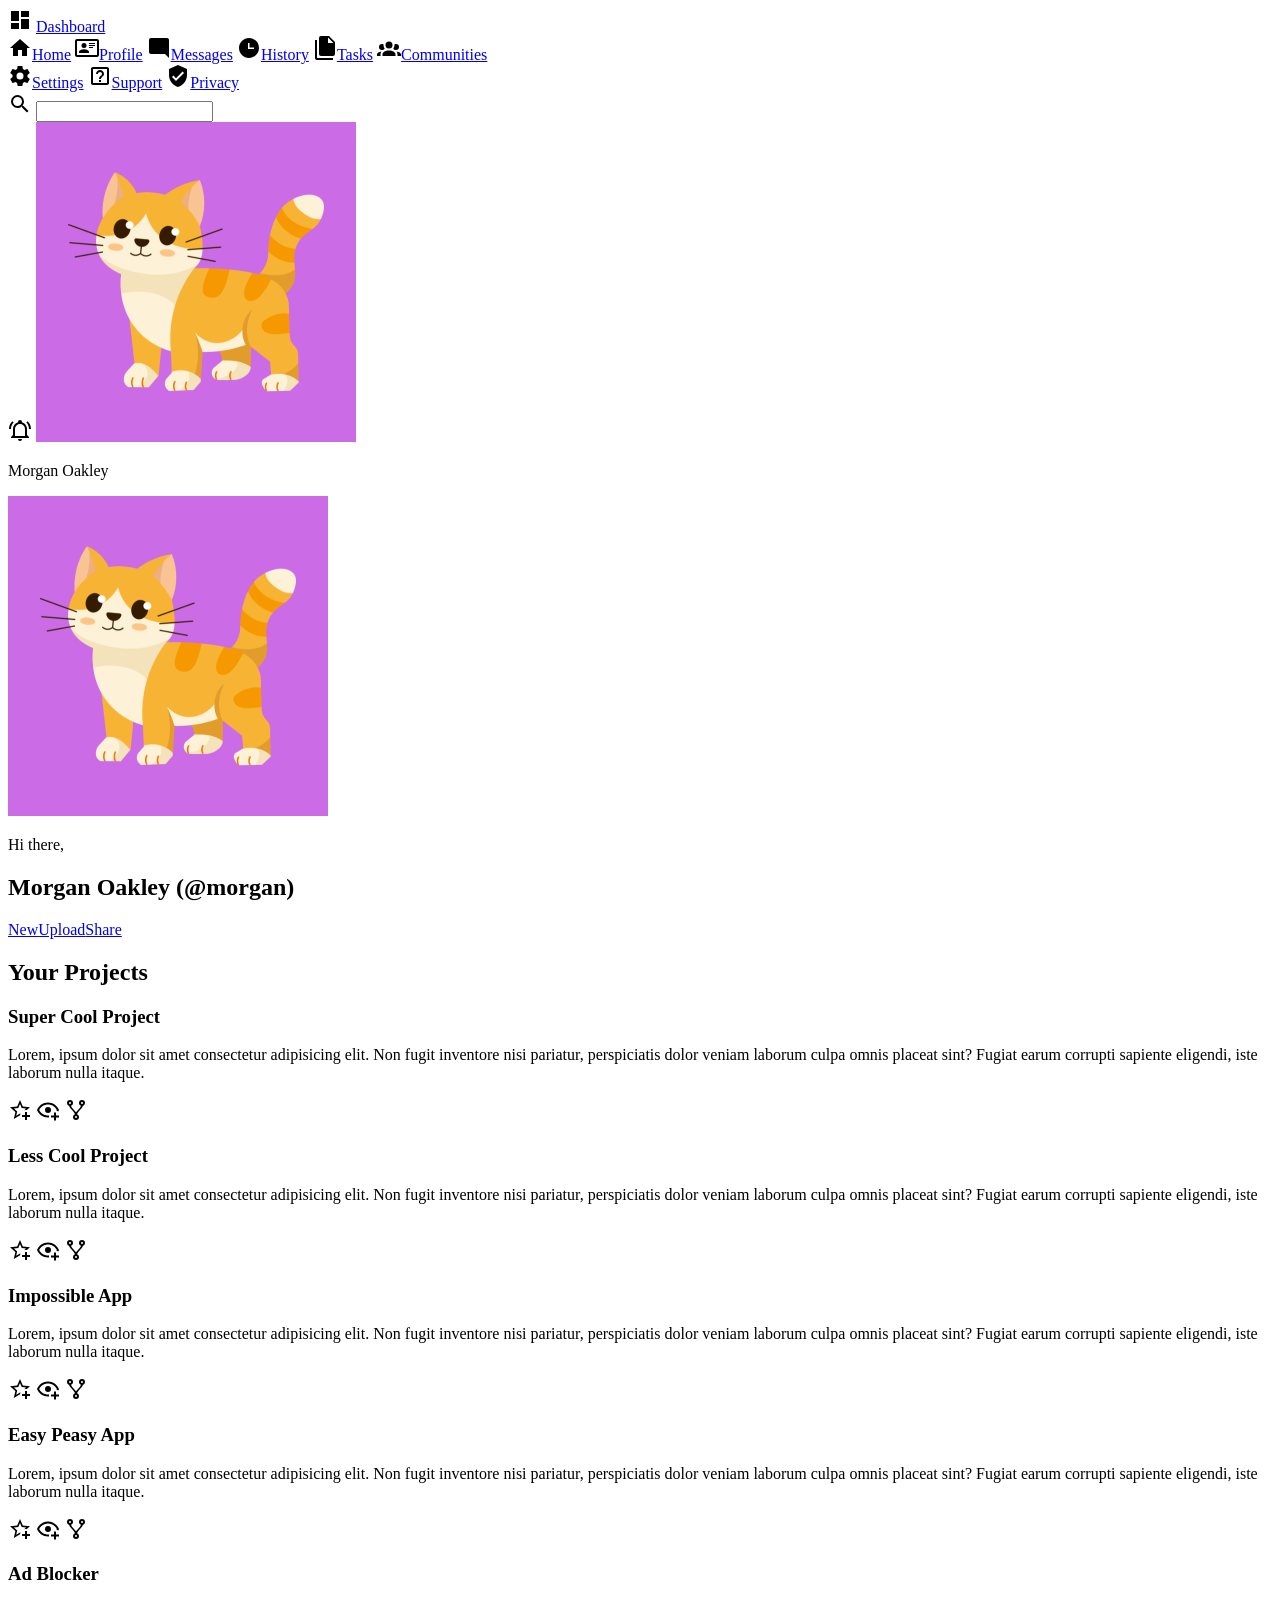
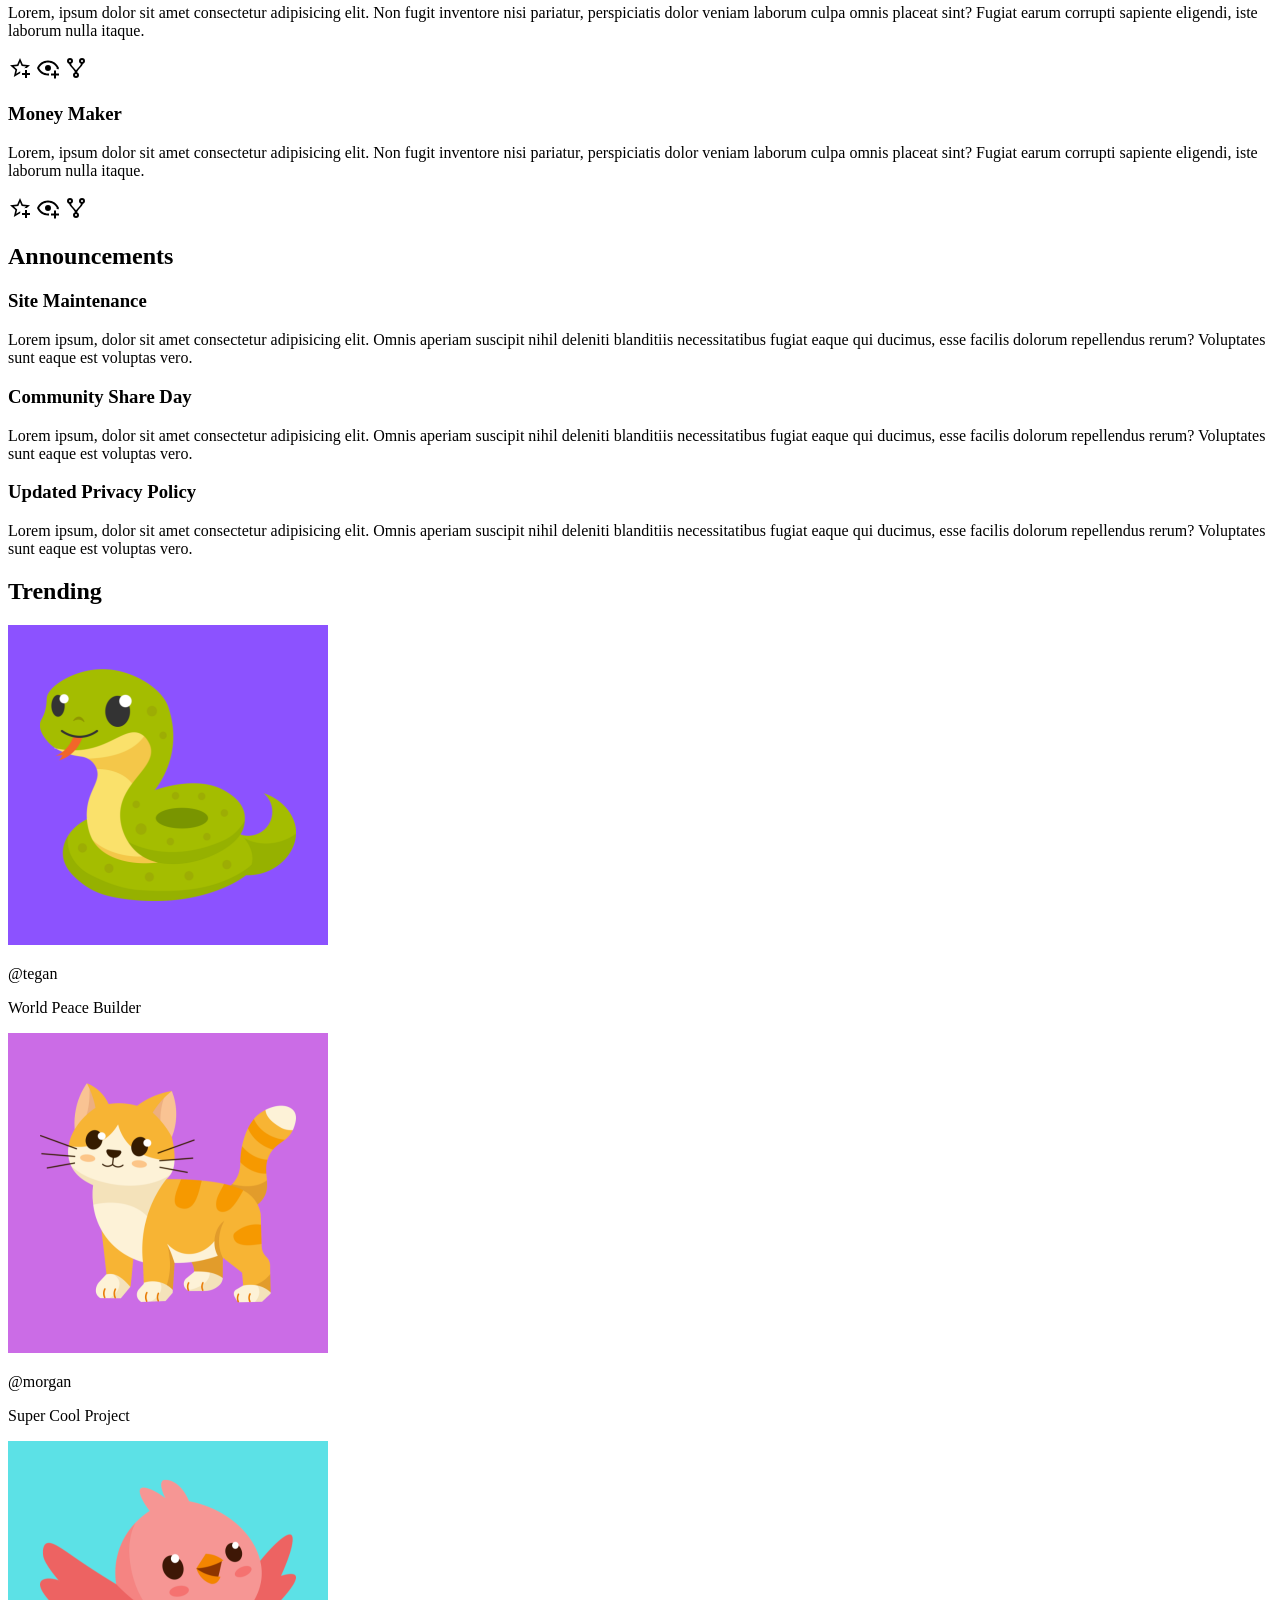
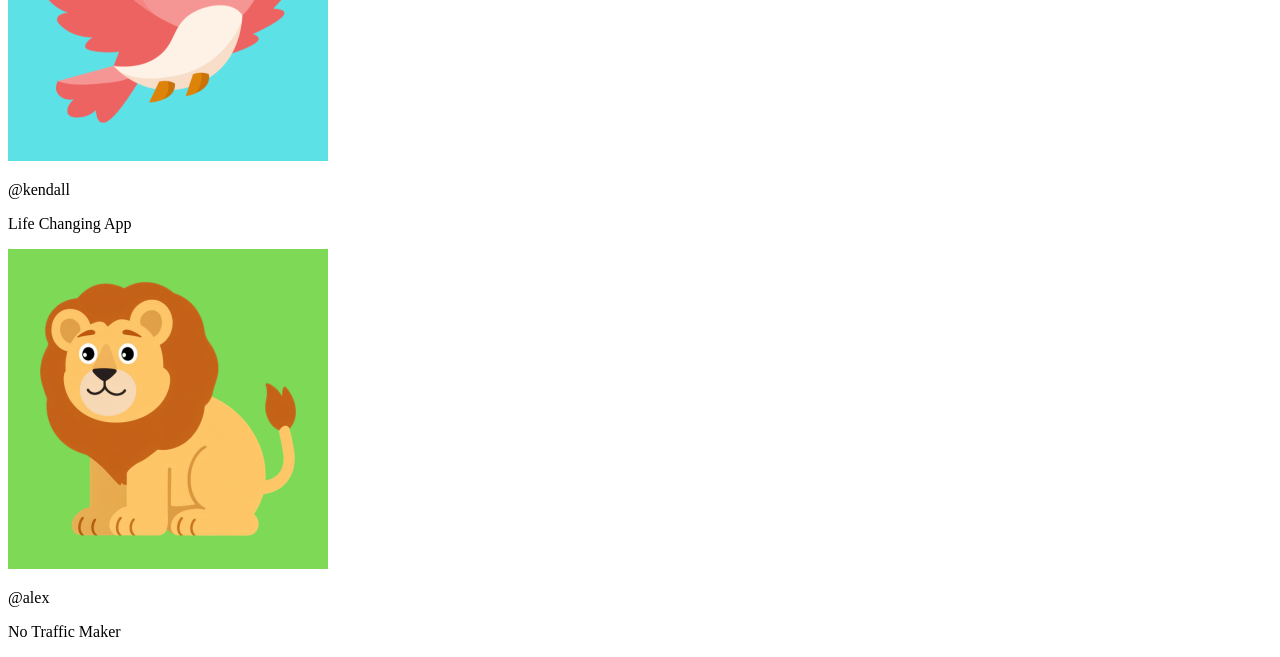
==== advanced grid/index.html @ 78ff838d "added rest of icons" ====
<!doctype html>
<html lang="en">
  <head>
    <meta charset="UTF-8" />
    <meta name="viewport" content="width=device-width, initial-scale=1.0" />
    <title>Admin Dashboard</title>
  </head>
  <body>
    <aside>
      <div id="logo">
        <svg
          xmlns="http://www.w3.org/2000/svg"
          viewBox="0 0 24 24"
          height="24px"
          width="24px"
        >
          <path d="M13,3V9H21V3M13,21H21V11H13M3,21H11V15H3M3,13H11V3H3V13Z" />
        </svg>
        <a href="#">Dashboard</a>
      </div>
      <nav>
        <div class="links">
          <span
            ><svg
              xmlns="http://www.w3.org/2000/svg"
              viewBox="0 0 24 24"
              height="24px"
              width="24px"
            >
              <path d="M10,20V14H14V20H19V12H22L12,3L2,12H5V20H10Z" /></svg
            ><a href="#">Home</a></span
          >
          <span
            ><svg
              xmlns="http://www.w3.org/2000/svg"
              viewBox="0 0 24 24"
              height="24px"
              width="24px"
            >
              <path
                d="M22,3H2C0.91,3.04 0.04,3.91 0,5V19C0.04,20.09 0.91,20.96 2,21H22C23.09,20.96 23.96,20.09 24,19V5C23.96,3.91 23.09,3.04 22,3M22,19H2V5H22V19M14,17V15.75C14,14.09 10.66,13.25 9,13.25C7.34,13.25 4,14.09 4,15.75V17H14M9,7A2.5,2.5 0 0,0 6.5,9.5A2.5,2.5 0 0,0 9,12A2.5,2.5 0 0,0 11.5,9.5A2.5,2.5 0 0,0 9,7M14,7V8H20V7H14M14,9V10H20V9H14M14,11V12H18V11H14"
              /></svg
            ><a href="#">Profile</a></span
          >
          <span
            ><svg
              xmlns="http://www.w3.org/2000/svg"
              viewBox="0 0 24 24"
              height="24px"
              width="24px"
            >
              <path
                d="M22,4C22,2.89 21.1,2 20,2H4A2,2 0 0,0 2,4V16A2,2 0 0,0 4,18H18L22,22V4Z"
              /></svg
            ><a href="#">Messages</a></span
          >
          <span
            ><svg
              xmlns="http://www.w3.org/2000/svg"
              viewBox="0 0 24 24"
              height="24px"
              width="24px"
            >
              <path
                d="M12 2C6.5 2 2 6.5 2 12C2 17.5 6.5 22 12 22C17.5 22 22 17.5 22 12S17.5 2 12 2M17 13H11V7H12.5V11.5H17V13Z"
              /></svg
            ><a href="#">History</a></span
          >
          <span
            ><svg
              xmlns="http://www.w3.org/2000/svg"
              viewBox="0 0 24 24"
              height="24px"
              width="24px"
            >
              <path
                d="M15,7H20.5L15,1.5V7M8,0H16L22,6V18A2,2 0 0,1 20,20H8C6.89,20 6,19.1 6,18V2A2,2 0 0,1 8,0M4,4V22H20V24H4A2,2 0 0,1 2,22V4H4Z"
              /></svg
            ><a href="#">Tasks</a></span
          >
          <span
            ><svg
              xmlns="http://www.w3.org/2000/svg"
              viewBox="0 0 24 24"
              height="24px"
              width="24px"
            >
              <path
                d="M12,5.5A3.5,3.5 0 0,1 15.5,9A3.5,3.5 0 0,1 12,12.5A3.5,3.5 0 0,1 8.5,9A3.5,3.5 0 0,1 12,5.5M5,8C5.56,8 6.08,8.15 6.53,8.42C6.38,9.85 6.8,11.27 7.66,12.38C7.16,13.34 6.16,14 5,14A3,3 0 0,1 2,11A3,3 0 0,1 5,8M19,8A3,3 0 0,1 22,11A3,3 0 0,1 19,14C17.84,14 16.84,13.34 16.34,12.38C17.2,11.27 17.62,9.85 17.47,8.42C17.92,8.15 18.44,8 19,8M5.5,18.25C5.5,16.18 8.41,14.5 12,14.5C15.59,14.5 18.5,16.18 18.5,18.25V20H5.5V18.25M0,20V18.5C0,17.11 1.89,15.94 4.45,15.6C3.86,16.28 3.5,17.22 3.5,18.25V20H0M24,20H20.5V18.25C20.5,17.22 20.14,16.28 19.55,15.6C22.11,15.94 24,17.11 24,18.5V20Z"
              /></svg
            ><a href="#">Communities</a></span
          >
        </div>
        <div class="links">
          <span
            ><svg
              xmlns="http://www.w3.org/2000/svg"
              viewBox="0 0 24 24"
              height="24px"
              width="24px"
            >
              <path
                d="M12,15.5A3.5,3.5 0 0,1 8.5,12A3.5,3.5 0 0,1 12,8.5A3.5,3.5 0 0,1 15.5,12A3.5,3.5 0 0,1 12,15.5M19.43,12.97C19.47,12.65 19.5,12.33 19.5,12C19.5,11.67 19.47,11.34 19.43,11L21.54,9.37C21.73,9.22 21.78,8.95 21.66,8.73L19.66,5.27C19.54,5.05 19.27,4.96 19.05,5.05L16.56,6.05C16.04,5.66 15.5,5.32 14.87,5.07L14.5,2.42C14.46,2.18 14.25,2 14,2H10C9.75,2 9.54,2.18 9.5,2.42L9.13,5.07C8.5,5.32 7.96,5.66 7.44,6.05L4.95,5.05C4.73,4.96 4.46,5.05 4.34,5.27L2.34,8.73C2.21,8.95 2.27,9.22 2.46,9.37L4.57,11C4.53,11.34 4.5,11.67 4.5,12C4.5,12.33 4.53,12.65 4.57,12.97L2.46,14.63C2.27,14.78 2.21,15.05 2.34,15.27L4.34,18.73C4.46,18.95 4.73,19.03 4.95,18.95L7.44,17.94C7.96,18.34 8.5,18.68 9.13,18.93L9.5,21.58C9.54,21.82 9.75,22 10,22H14C14.25,22 14.46,21.82 14.5,21.58L14.87,18.93C15.5,18.67 16.04,18.34 16.56,17.94L19.05,18.95C19.27,19.03 19.54,18.95 19.66,18.73L21.66,15.27C21.78,15.05 21.73,14.78 21.54,14.63L19.43,12.97Z"
              /></svg
            ><a href="#">Settings</a></span
          >
          <span
            ><svg
              xmlns="http://www.w3.org/2000/svg"
              viewBox="0 0 24 24"
              height="24px"
              width="24px"
            >
              <path
                d="M11 18H13V16H11V18M12 6C9.8 6 8 7.8 8 10H10C10 8.9 10.9 8 12 8S14 8.9 14 10C14 12 11 11.8 11 15H13C13 12.8 16 12.5 16 10C16 7.8 14.2 6 12 6M19 5V19H5V5H19M19 3H5C3.9 3 3 3.9 3 5V19C3 20.1 3.9 21 5 21H19C20.1 21 21 20.1 21 19V5C21 3.9 20.1 3 19 3Z"
              /></svg
            ><a href="#">Support</a></span
          >
          <span
            ><svg
              xmlns="http://www.w3.org/2000/svg"
              viewBox="0 0 24 24"
              height="24px"
              width="24px"
            >
              <path
                d="M10,17L6,13L7.41,11.59L10,14.17L16.59,7.58L18,9M12,1L3,5V11C3,16.55 6.84,21.74 12,23C17.16,21.74 21,16.55 21,11V5L12,1Z"
              /></svg
            ><a href="#">Privacy</a></span
          >
        </div>
      </nav>
    </aside>
    <header>
      <div id="search-bar">
        <svg
          xmlns="http://www.w3.org/2000/svg"
          viewBox="0 0 24 24"
          height="24px"
          width="24px"
        >
          <path
            d="M9.5,3A6.5,6.5 0 0,1 16,9.5C16,11.11 15.41,12.59 14.44,13.73L14.71,14H15.5L20.5,19L19,20.5L14,15.5V14.71L13.73,14.44C12.59,15.41 11.11,16 9.5,16A6.5,6.5 0 0,1 3,9.5A6.5,6.5 0 0,1 9.5,3M9.5,5C7,5 5,7 5,9.5C5,12 7,14 9.5,14C12,14 14,12 14,9.5C14,7 12,5 9.5,5Z"
          />
        </svg>
        <input type="text" />
      </div>
      <div id="logged-in">
        <svg
          xmlns="http://www.w3.org/2000/svg"
          viewBox="0 0 24 24"
          height="24px"
          width="24px"
        >
          <path
            d="M10,21H14A2,2 0 0,1 12,23A2,2 0 0,1 10,21M21,19V20H3V19L5,17V11C5,7.9 7.03,5.17 10,4.29C10,4.19 10,4.1 10,4A2,2 0 0,1 12,2A2,2 0 0,1 14,4C14,4.1 14,4.19 14,4.29C16.97,5.17 19,7.9 19,11V17L21,19M17,11A5,5 0 0,0 12,6A5,5 0 0,0 7,11V18H17V11M19.75,3.19L18.33,4.61C20.04,6.3 21,8.6 21,11H23C23,8.07 21.84,5.25 19.75,3.19M1,11H3C3,8.6 3.96,6.3 5.67,4.61L4.25,3.19C2.16,5.25 1,8.07 1,11Z"
          />
        </svg>
        <span>
          <img
            src="./profile-pictures/1.png"
            alt="A cartoon cat as a profile picture"
          />
          <p>Morgan Oakley</p>
        </span>
      </div>
    </header>
    <main>
      <section id="user-greeting">
        <div>
          <div>
            <img
              src="./profile-pictures/1.png"
              alt="A cartoon cat as a profile picture"
            />
            <span
              ><p>Hi there,</p>
              <h1>Morgan Oakley (@morgan)</h1></span
            >
          </div>
          <div id="add-project">
            <a href="#">New</a><a href="#">Upload</a><a href="#">Share</a>
          </div>
        </div>
      </section>
      <section id="your-projects">
        <h2>Your Projects</h2>
        <div>
          <div class="project-info">
            <h3>Super Cool Project</h3>
            <p>
              Lorem, ipsum dolor sit amet consectetur adipisicing elit. Non
              fugit inventore nisi pariatur, perspiciatis dolor veniam laborum
              culpa omnis placeat sint? Fugiat earum corrupti sapiente eligendi,
              iste laborum nulla itaque.
            </p>
            <span class="project-actions">
              <svg
                xmlns="http://www.w3.org/2000/svg"
                viewBox="0 0 24 24"
                height="24px"
                width="24px"
              >
                <path
                  d="M5.8 21L7.4 14L2 9.2L9.2 8.6L12 2L14.8 8.6L22 9.2L18.8 12H18C17.3 12 16.6 12.1 15.9 12.4L18.1 10.5L13.7 10.1L12 6.1L10.3 10.1L5.9 10.5L9.2 13.4L8.2 17.7L12 15.4L12.5 15.7C12.3 16.2 12.1 16.8 12.1 17.3L5.8 21M17 14V17H14V19H17V22H19V19H22V17H19V14H17Z"
                />
              </svg>
              <svg
                xmlns="http://www.w3.org/2000/svg"
                viewBox="0 0 24 24"
                height="24px"
                width="24px"
              >
                <path
                  d="M12,4.5C7,4.5 2.73,7.61 1,12C2.73,16.39 7,19.5 12,19.5C12.36,19.5 12.72,19.5 13.08,19.45C13.03,19.13 13,18.82 13,18.5C13,18.14 13.04,17.78 13.1,17.42C12.74,17.46 12.37,17.5 12,17.5C8.24,17.5 4.83,15.36 3.18,12C4.83,8.64 8.24,6.5 12,6.5C15.76,6.5 19.17,8.64 20.82,12C20.7,12.24 20.56,12.45 20.43,12.68C21.09,12.84 21.72,13.11 22.29,13.5C22.56,13 22.8,12.5 23,12C21.27,7.61 17,4.5 12,4.5M12,9A3,3 0 0,0 9,12A3,3 0 0,0 12,15A3,3 0 0,0 15,12A3,3 0 0,0 12,9M18,14.5V17.5H15V19.5H18V22.5H20V19.5H23V17.5H20V14.5H18Z"
                />
              </svg>
              <svg
                xmlns="http://www.w3.org/2000/svg"
                viewBox="0 0 24 24"
                height="24px"
                width="24px"
              >
                <path
                  d="M6,2A3,3 0 0,1 9,5C9,6.28 8.19,7.38 7.06,7.81C7.15,8.27 7.39,8.83 8,9.63C9,10.92 11,12.83 12,14.17C13,12.83 15,10.92 16,9.63C16.61,8.83 16.85,8.27 16.94,7.81C15.81,7.38 15,6.28 15,5A3,3 0 0,1 18,2A3,3 0 0,1 21,5C21,6.32 20.14,7.45 18.95,7.85C18.87,8.37 18.64,9 18,9.83C17,11.17 15,13.08 14,14.38C13.39,15.17 13.15,15.73 13.06,16.19C14.19,16.62 15,17.72 15,19A3,3 0 0,1 12,22A3,3 0 0,1 9,19C9,17.72 9.81,16.62 10.94,16.19C10.85,15.73 10.61,15.17 10,14.38C9,13.08 7,11.17 6,9.83C5.36,9 5.13,8.37 5.05,7.85C3.86,7.45 3,6.32 3,5A3,3 0 0,1 6,2M6,4A1,1 0 0,0 5,5A1,1 0 0,0 6,6A1,1 0 0,0 7,5A1,1 0 0,0 6,4M18,4A1,1 0 0,0 17,5A1,1 0 0,0 18,6A1,1 0 0,0 19,5A1,1 0 0,0 18,4M12,18A1,1 0 0,0 11,19A1,1 0 0,0 12,20A1,1 0 0,0 13,19A1,1 0 0,0 12,18Z"
                />
              </svg>
            </span>
          </div>
          <div class="project-info">
            <h3>Less Cool Project</h3>
            <p>
              Lorem, ipsum dolor sit amet consectetur adipisicing elit. Non
              fugit inventore nisi pariatur, perspiciatis dolor veniam laborum
              culpa omnis placeat sint? Fugiat earum corrupti sapiente eligendi,
              iste laborum nulla itaque.
            </p>
            <span class="project-actions">
              <svg
                xmlns="http://www.w3.org/2000/svg"
                viewBox="0 0 24 24"
                height="24px"
                width="24px"
              >
                <path
                  d="M5.8 21L7.4 14L2 9.2L9.2 8.6L12 2L14.8 8.6L22 9.2L18.8 12H18C17.3 12 16.6 12.1 15.9 12.4L18.1 10.5L13.7 10.1L12 6.1L10.3 10.1L5.9 10.5L9.2 13.4L8.2 17.7L12 15.4L12.5 15.7C12.3 16.2 12.1 16.8 12.1 17.3L5.8 21M17 14V17H14V19H17V22H19V19H22V17H19V14H17Z"
                />
              </svg>
              <svg
                xmlns="http://www.w3.org/2000/svg"
                viewBox="0 0 24 24"
                height="24px"
                width="24px"
              >
                <path
                  d="M12,4.5C7,4.5 2.73,7.61 1,12C2.73,16.39 7,19.5 12,19.5C12.36,19.5 12.72,19.5 13.08,19.45C13.03,19.13 13,18.82 13,18.5C13,18.14 13.04,17.78 13.1,17.42C12.74,17.46 12.37,17.5 12,17.5C8.24,17.5 4.83,15.36 3.18,12C4.83,8.64 8.24,6.5 12,6.5C15.76,6.5 19.17,8.64 20.82,12C20.7,12.24 20.56,12.45 20.43,12.68C21.09,12.84 21.72,13.11 22.29,13.5C22.56,13 22.8,12.5 23,12C21.27,7.61 17,4.5 12,4.5M12,9A3,3 0 0,0 9,12A3,3 0 0,0 12,15A3,3 0 0,0 15,12A3,3 0 0,0 12,9M18,14.5V17.5H15V19.5H18V22.5H20V19.5H23V17.5H20V14.5H18Z"
                />
              </svg>
              <svg
                xmlns="http://www.w3.org/2000/svg"
                viewBox="0 0 24 24"
                height="24px"
                width="24px"
              >
                <path
                  d="M6,2A3,3 0 0,1 9,5C9,6.28 8.19,7.38 7.06,7.81C7.15,8.27 7.39,8.83 8,9.63C9,10.92 11,12.83 12,14.17C13,12.83 15,10.92 16,9.63C16.61,8.83 16.85,8.27 16.94,7.81C15.81,7.38 15,6.28 15,5A3,3 0 0,1 18,2A3,3 0 0,1 21,5C21,6.32 20.14,7.45 18.95,7.85C18.87,8.37 18.64,9 18,9.83C17,11.17 15,13.08 14,14.38C13.39,15.17 13.15,15.73 13.06,16.19C14.19,16.62 15,17.72 15,19A3,3 0 0,1 12,22A3,3 0 0,1 9,19C9,17.72 9.81,16.62 10.94,16.19C10.85,15.73 10.61,15.17 10,14.38C9,13.08 7,11.17 6,9.83C5.36,9 5.13,8.37 5.05,7.85C3.86,7.45 3,6.32 3,5A3,3 0 0,1 6,2M6,4A1,1 0 0,0 5,5A1,1 0 0,0 6,6A1,1 0 0,0 7,5A1,1 0 0,0 6,4M18,4A1,1 0 0,0 17,5A1,1 0 0,0 18,6A1,1 0 0,0 19,5A1,1 0 0,0 18,4M12,18A1,1 0 0,0 11,19A1,1 0 0,0 12,20A1,1 0 0,0 13,19A1,1 0 0,0 12,18Z"
                />
              </svg>
            </span>
          </div>
          <div class="project-info">
            <h3>Impossible App</h3>
            <p>
              Lorem, ipsum dolor sit amet consectetur adipisicing elit. Non
              fugit inventore nisi pariatur, perspiciatis dolor veniam laborum
              culpa omnis placeat sint? Fugiat earum corrupti sapiente eligendi,
              iste laborum nulla itaque.
            </p>
            <span class="project-actions">
              <svg
                xmlns="http://www.w3.org/2000/svg"
                viewBox="0 0 24 24"
                height="24px"
                width="24px"
              >
                <path
                  d="M5.8 21L7.4 14L2 9.2L9.2 8.6L12 2L14.8 8.6L22 9.2L18.8 12H18C17.3 12 16.6 12.1 15.9 12.4L18.1 10.5L13.7 10.1L12 6.1L10.3 10.1L5.9 10.5L9.2 13.4L8.2 17.7L12 15.4L12.5 15.7C12.3 16.2 12.1 16.8 12.1 17.3L5.8 21M17 14V17H14V19H17V22H19V19H22V17H19V14H17Z"
                />
              </svg>
              <svg
                xmlns="http://www.w3.org/2000/svg"
                viewBox="0 0 24 24"
                height="24px"
                width="24px"
              >
                <path
                  d="M12,4.5C7,4.5 2.73,7.61 1,12C2.73,16.39 7,19.5 12,19.5C12.36,19.5 12.72,19.5 13.08,19.45C13.03,19.13 13,18.82 13,18.5C13,18.14 13.04,17.78 13.1,17.42C12.74,17.46 12.37,17.5 12,17.5C8.24,17.5 4.83,15.36 3.18,12C4.83,8.64 8.24,6.5 12,6.5C15.76,6.5 19.17,8.64 20.82,12C20.7,12.24 20.56,12.45 20.43,12.68C21.09,12.84 21.72,13.11 22.29,13.5C22.56,13 22.8,12.5 23,12C21.27,7.61 17,4.5 12,4.5M12,9A3,3 0 0,0 9,12A3,3 0 0,0 12,15A3,3 0 0,0 15,12A3,3 0 0,0 12,9M18,14.5V17.5H15V19.5H18V22.5H20V19.5H23V17.5H20V14.5H18Z"
                />
              </svg>
              <svg
                xmlns="http://www.w3.org/2000/svg"
                viewBox="0 0 24 24"
                height="24px"
                width="24px"
              >
                <path
                  d="M6,2A3,3 0 0,1 9,5C9,6.28 8.19,7.38 7.06,7.81C7.15,8.27 7.39,8.83 8,9.63C9,10.92 11,12.83 12,14.17C13,12.83 15,10.92 16,9.63C16.61,8.83 16.85,8.27 16.94,7.81C15.81,7.38 15,6.28 15,5A3,3 0 0,1 18,2A3,3 0 0,1 21,5C21,6.32 20.14,7.45 18.95,7.85C18.87,8.37 18.64,9 18,9.83C17,11.17 15,13.08 14,14.38C13.39,15.17 13.15,15.73 13.06,16.19C14.19,16.62 15,17.72 15,19A3,3 0 0,1 12,22A3,3 0 0,1 9,19C9,17.72 9.81,16.62 10.94,16.19C10.85,15.73 10.61,15.17 10,14.38C9,13.08 7,11.17 6,9.83C5.36,9 5.13,8.37 5.05,7.85C3.86,7.45 3,6.32 3,5A3,3 0 0,1 6,2M6,4A1,1 0 0,0 5,5A1,1 0 0,0 6,6A1,1 0 0,0 7,5A1,1 0 0,0 6,4M18,4A1,1 0 0,0 17,5A1,1 0 0,0 18,6A1,1 0 0,0 19,5A1,1 0 0,0 18,4M12,18A1,1 0 0,0 11,19A1,1 0 0,0 12,20A1,1 0 0,0 13,19A1,1 0 0,0 12,18Z"
                />
              </svg>
            </span>
          </div>
          <div class="project-info">
            <h3>Easy Peasy App</h3>
            <p>
              Lorem, ipsum dolor sit amet consectetur adipisicing elit. Non
              fugit inventore nisi pariatur, perspiciatis dolor veniam laborum
              culpa omnis placeat sint? Fugiat earum corrupti sapiente eligendi,
              iste laborum nulla itaque.
            </p>
            <span class="project-actions">
              <svg
                xmlns="http://www.w3.org/2000/svg"
                viewBox="0 0 24 24"
                height="24px"
                width="24px"
              >
                <path
                  d="M5.8 21L7.4 14L2 9.2L9.2 8.6L12 2L14.8 8.6L22 9.2L18.8 12H18C17.3 12 16.6 12.1 15.9 12.4L18.1 10.5L13.7 10.1L12 6.1L10.3 10.1L5.9 10.5L9.2 13.4L8.2 17.7L12 15.4L12.5 15.7C12.3 16.2 12.1 16.8 12.1 17.3L5.8 21M17 14V17H14V19H17V22H19V19H22V17H19V14H17Z"
                />
              </svg>
              <svg
                xmlns="http://www.w3.org/2000/svg"
                viewBox="0 0 24 24"
                height="24px"
                width="24px"
              >
                <path
                  d="M12,4.5C7,4.5 2.73,7.61 1,12C2.73,16.39 7,19.5 12,19.5C12.36,19.5 12.72,19.5 13.08,19.45C13.03,19.13 13,18.82 13,18.5C13,18.14 13.04,17.78 13.1,17.42C12.74,17.46 12.37,17.5 12,17.5C8.24,17.5 4.83,15.36 3.18,12C4.83,8.64 8.24,6.5 12,6.5C15.76,6.5 19.17,8.64 20.82,12C20.7,12.24 20.56,12.45 20.43,12.68C21.09,12.84 21.72,13.11 22.29,13.5C22.56,13 22.8,12.5 23,12C21.27,7.61 17,4.5 12,4.5M12,9A3,3 0 0,0 9,12A3,3 0 0,0 12,15A3,3 0 0,0 15,12A3,3 0 0,0 12,9M18,14.5V17.5H15V19.5H18V22.5H20V19.5H23V17.5H20V14.5H18Z"
                />
              </svg>
              <svg
                xmlns="http://www.w3.org/2000/svg"
                viewBox="0 0 24 24"
                height="24px"
                width="24px"
              >
                <path
                  d="M6,2A3,3 0 0,1 9,5C9,6.28 8.19,7.38 7.06,7.81C7.15,8.27 7.39,8.83 8,9.63C9,10.92 11,12.83 12,14.17C13,12.83 15,10.92 16,9.63C16.61,8.83 16.85,8.27 16.94,7.81C15.81,7.38 15,6.28 15,5A3,3 0 0,1 18,2A3,3 0 0,1 21,5C21,6.32 20.14,7.45 18.95,7.85C18.87,8.37 18.64,9 18,9.83C17,11.17 15,13.08 14,14.38C13.39,15.17 13.15,15.73 13.06,16.19C14.19,16.62 15,17.72 15,19A3,3 0 0,1 12,22A3,3 0 0,1 9,19C9,17.72 9.81,16.62 10.94,16.19C10.85,15.73 10.61,15.17 10,14.38C9,13.08 7,11.17 6,9.83C5.36,9 5.13,8.37 5.05,7.85C3.86,7.45 3,6.32 3,5A3,3 0 0,1 6,2M6,4A1,1 0 0,0 5,5A1,1 0 0,0 6,6A1,1 0 0,0 7,5A1,1 0 0,0 6,4M18,4A1,1 0 0,0 17,5A1,1 0 0,0 18,6A1,1 0 0,0 19,5A1,1 0 0,0 18,4M12,18A1,1 0 0,0 11,19A1,1 0 0,0 12,20A1,1 0 0,0 13,19A1,1 0 0,0 12,18Z"
                />
              </svg>
            </span>
          </div>
          <div class="project-info">
            <h3>Ad Blocker</h3>
            <p>
              Lorem, ipsum dolor sit amet consectetur adipisicing elit. Non
              fugit inventore nisi pariatur, perspiciatis dolor veniam laborum
              culpa omnis placeat sint? Fugiat earum corrupti sapiente eligendi,
              iste laborum nulla itaque.
            </p>
            <span class="project-actions">
              <svg
                xmlns="http://www.w3.org/2000/svg"
                viewBox="0 0 24 24"
                height="24px"
                width="24px"
              >
                <path
                  d="M5.8 21L7.4 14L2 9.2L9.2 8.6L12 2L14.8 8.6L22 9.2L18.8 12H18C17.3 12 16.6 12.1 15.9 12.4L18.1 10.5L13.7 10.1L12 6.1L10.3 10.1L5.9 10.5L9.2 13.4L8.2 17.7L12 15.4L12.5 15.7C12.3 16.2 12.1 16.8 12.1 17.3L5.8 21M17 14V17H14V19H17V22H19V19H22V17H19V14H17Z"
                />
              </svg>
              <svg
                xmlns="http://www.w3.org/2000/svg"
                viewBox="0 0 24 24"
                height="24px"
                width="24px"
              >
                <path
                  d="M12,4.5C7,4.5 2.73,7.61 1,12C2.73,16.39 7,19.5 12,19.5C12.36,19.5 12.72,19.5 13.08,19.45C13.03,19.13 13,18.82 13,18.5C13,18.14 13.04,17.78 13.1,17.42C12.74,17.46 12.37,17.5 12,17.5C8.24,17.5 4.83,15.36 3.18,12C4.83,8.64 8.24,6.5 12,6.5C15.76,6.5 19.17,8.64 20.82,12C20.7,12.24 20.56,12.45 20.43,12.68C21.09,12.84 21.72,13.11 22.29,13.5C22.56,13 22.8,12.5 23,12C21.27,7.61 17,4.5 12,4.5M12,9A3,3 0 0,0 9,12A3,3 0 0,0 12,15A3,3 0 0,0 15,12A3,3 0 0,0 12,9M18,14.5V17.5H15V19.5H18V22.5H20V19.5H23V17.5H20V14.5H18Z"
                />
              </svg>
              <svg
                xmlns="http://www.w3.org/2000/svg"
                viewBox="0 0 24 24"
                height="24px"
                width="24px"
              >
                <path
                  d="M6,2A3,3 0 0,1 9,5C9,6.28 8.19,7.38 7.06,7.81C7.15,8.27 7.39,8.83 8,9.63C9,10.92 11,12.83 12,14.17C13,12.83 15,10.92 16,9.63C16.61,8.83 16.85,8.27 16.94,7.81C15.81,7.38 15,6.28 15,5A3,3 0 0,1 18,2A3,3 0 0,1 21,5C21,6.32 20.14,7.45 18.95,7.85C18.87,8.37 18.64,9 18,9.83C17,11.17 15,13.08 14,14.38C13.39,15.17 13.15,15.73 13.06,16.19C14.19,16.62 15,17.72 15,19A3,3 0 0,1 12,22A3,3 0 0,1 9,19C9,17.72 9.81,16.62 10.94,16.19C10.85,15.73 10.61,15.17 10,14.38C9,13.08 7,11.17 6,9.83C5.36,9 5.13,8.37 5.05,7.85C3.86,7.45 3,6.32 3,5A3,3 0 0,1 6,2M6,4A1,1 0 0,0 5,5A1,1 0 0,0 6,6A1,1 0 0,0 7,5A1,1 0 0,0 6,4M18,4A1,1 0 0,0 17,5A1,1 0 0,0 18,6A1,1 0 0,0 19,5A1,1 0 0,0 18,4M12,18A1,1 0 0,0 11,19A1,1 0 0,0 12,20A1,1 0 0,0 13,19A1,1 0 0,0 12,18Z"
                />
              </svg>
            </span>
          </div>
          <div class="project-info">
            <h3>Money Maker</h3>
            <p>
              Lorem, ipsum dolor sit amet consectetur adipisicing elit. Non
              fugit inventore nisi pariatur, perspiciatis dolor veniam laborum
              culpa omnis placeat sint? Fugiat earum corrupti sapiente eligendi,
              iste laborum nulla itaque.
            </p>
            <span class="project-actions">
              <svg
                xmlns="http://www.w3.org/2000/svg"
                viewBox="0 0 24 24"
                height="24px"
                width="24px"
              >
                <path
                  d="M5.8 21L7.4 14L2 9.2L9.2 8.6L12 2L14.8 8.6L22 9.2L18.8 12H18C17.3 12 16.6 12.1 15.9 12.4L18.1 10.5L13.7 10.1L12 6.1L10.3 10.1L5.9 10.5L9.2 13.4L8.2 17.7L12 15.4L12.5 15.7C12.3 16.2 12.1 16.8 12.1 17.3L5.8 21M17 14V17H14V19H17V22H19V19H22V17H19V14H17Z"
                />
              </svg>
              <svg
                xmlns="http://www.w3.org/2000/svg"
                viewBox="0 0 24 24"
                height="24px"
                width="24px"
              >
                <path
                  d="M12,4.5C7,4.5 2.73,7.61 1,12C2.73,16.39 7,19.5 12,19.5C12.36,19.5 12.72,19.5 13.08,19.45C13.03,19.13 13,18.82 13,18.5C13,18.14 13.04,17.78 13.1,17.42C12.74,17.46 12.37,17.5 12,17.5C8.24,17.5 4.83,15.36 3.18,12C4.83,8.64 8.24,6.5 12,6.5C15.76,6.5 19.17,8.64 20.82,12C20.7,12.24 20.56,12.45 20.43,12.68C21.09,12.84 21.72,13.11 22.29,13.5C22.56,13 22.8,12.5 23,12C21.27,7.61 17,4.5 12,4.5M12,9A3,3 0 0,0 9,12A3,3 0 0,0 12,15A3,3 0 0,0 15,12A3,3 0 0,0 12,9M18,14.5V17.5H15V19.5H18V22.5H20V19.5H23V17.5H20V14.5H18Z"
                />
              </svg>
              <svg
                xmlns="http://www.w3.org/2000/svg"
                viewBox="0 0 24 24"
                height="24px"
                width="24px"
              >
                <path
                  d="M6,2A3,3 0 0,1 9,5C9,6.28 8.19,7.38 7.06,7.81C7.15,8.27 7.39,8.83 8,9.63C9,10.92 11,12.83 12,14.17C13,12.83 15,10.92 16,9.63C16.61,8.83 16.85,8.27 16.94,7.81C15.81,7.38 15,6.28 15,5A3,3 0 0,1 18,2A3,3 0 0,1 21,5C21,6.32 20.14,7.45 18.95,7.85C18.87,8.37 18.64,9 18,9.83C17,11.17 15,13.08 14,14.38C13.39,15.17 13.15,15.73 13.06,16.19C14.19,16.62 15,17.72 15,19A3,3 0 0,1 12,22A3,3 0 0,1 9,19C9,17.72 9.81,16.62 10.94,16.19C10.85,15.73 10.61,15.17 10,14.38C9,13.08 7,11.17 6,9.83C5.36,9 5.13,8.37 5.05,7.85C3.86,7.45 3,6.32 3,5A3,3 0 0,1 6,2M6,4A1,1 0 0,0 5,5A1,1 0 0,0 6,6A1,1 0 0,0 7,5A1,1 0 0,0 6,4M18,4A1,1 0 0,0 17,5A1,1 0 0,0 18,6A1,1 0 0,0 19,5A1,1 0 0,0 18,4M12,18A1,1 0 0,0 11,19A1,1 0 0,0 12,20A1,1 0 0,0 13,19A1,1 0 0,0 12,18Z"
                />
              </svg>
            </span>
          </div>
        </div>
      </section>
      <div class="right-panel">
        <section id="announcements">
          <h2>Announcements</h2>
          <div>
            <div class="announcement-item">
              <h3>Site Maintenance</h3>
              <p>
                Lorem ipsum, dolor sit amet consectetur adipisicing elit. Omnis
                aperiam suscipit nihil deleniti blanditiis necessitatibus fugiat
                eaque qui ducimus, esse facilis dolorum repellendus rerum?
                Voluptates sunt eaque est voluptas vero.
              </p>
            </div>

            <div class="announcement-item">
              <h3>Community Share Day</h3>
              <p>
                Lorem ipsum, dolor sit amet consectetur adipisicing elit. Omnis
                aperiam suscipit nihil deleniti blanditiis necessitatibus fugiat
                eaque qui ducimus, esse facilis dolorum repellendus rerum?
                Voluptates sunt eaque est voluptas vero.
              </p>
            </div>

            <div class="announcement-item">
              <h3>Updated Privacy Policy</h3>
              <p>
                Lorem ipsum, dolor sit amet consectetur adipisicing elit. Omnis
                aperiam suscipit nihil deleniti blanditiis necessitatibus fugiat
                eaque qui ducimus, esse facilis dolorum repellendus rerum?
                Voluptates sunt eaque est voluptas vero.
              </p>
            </div>
          </div>
        </section>
        <section id="trending">
          <h2>Trending</h2>
          <div>
            <div class="trending-item">
              <img
                src="./profile-pictures/2.png"
                alt="A cartoon snake as a profile picture"
              />
              <span
                ><p class="name-tag">@tegan</p>
                <p>World Peace Builder</p></span
              >
            </div>
            <div class="trending-item">
              <img
                src="./profile-pictures/1.png"
                alt="A cartoon cat as a profile picture"
              />
              <span
                ><p class="name-tag">@morgan</p>
                <p>Super Cool Project</p></span
              >
            </div>
            <div class="trending-item">
              <img
                src="./profile-pictures/4.png"
                alt="A cartoon bird as a profile picture"
              />
              <span
                ><p class="name-tag">@kendall</p>
                <p>Life Changing App</p></span
              >
            </div>
            <div class="trending-item">
              <img
                src="./profile-pictures/3.png"
                alt="A cartoon lion as a profile picture"
              />
              <span
                ><p class="name-tag">@alex</p>
                <p>No Traffic Maker</p></span
              >
            </div>
          </div>
        </section>
      </div>
    </main>
  </body>
</html>
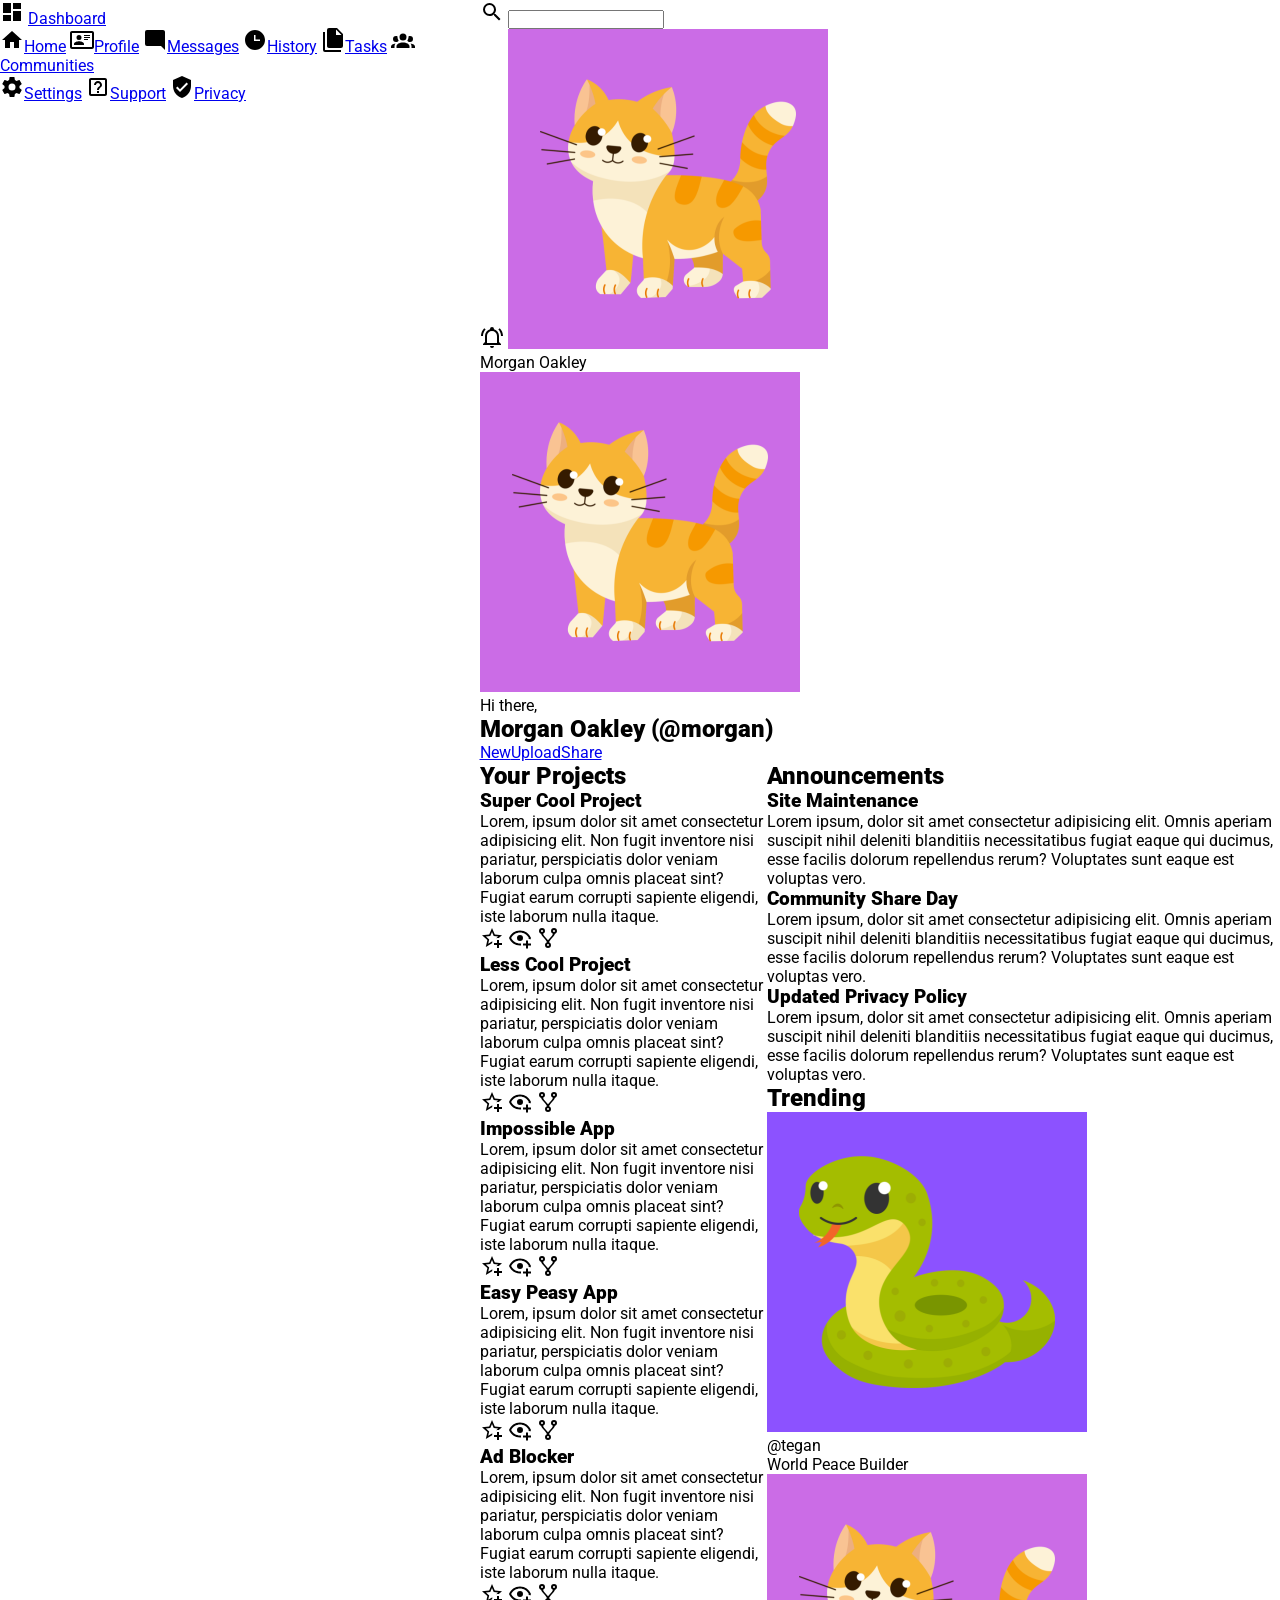
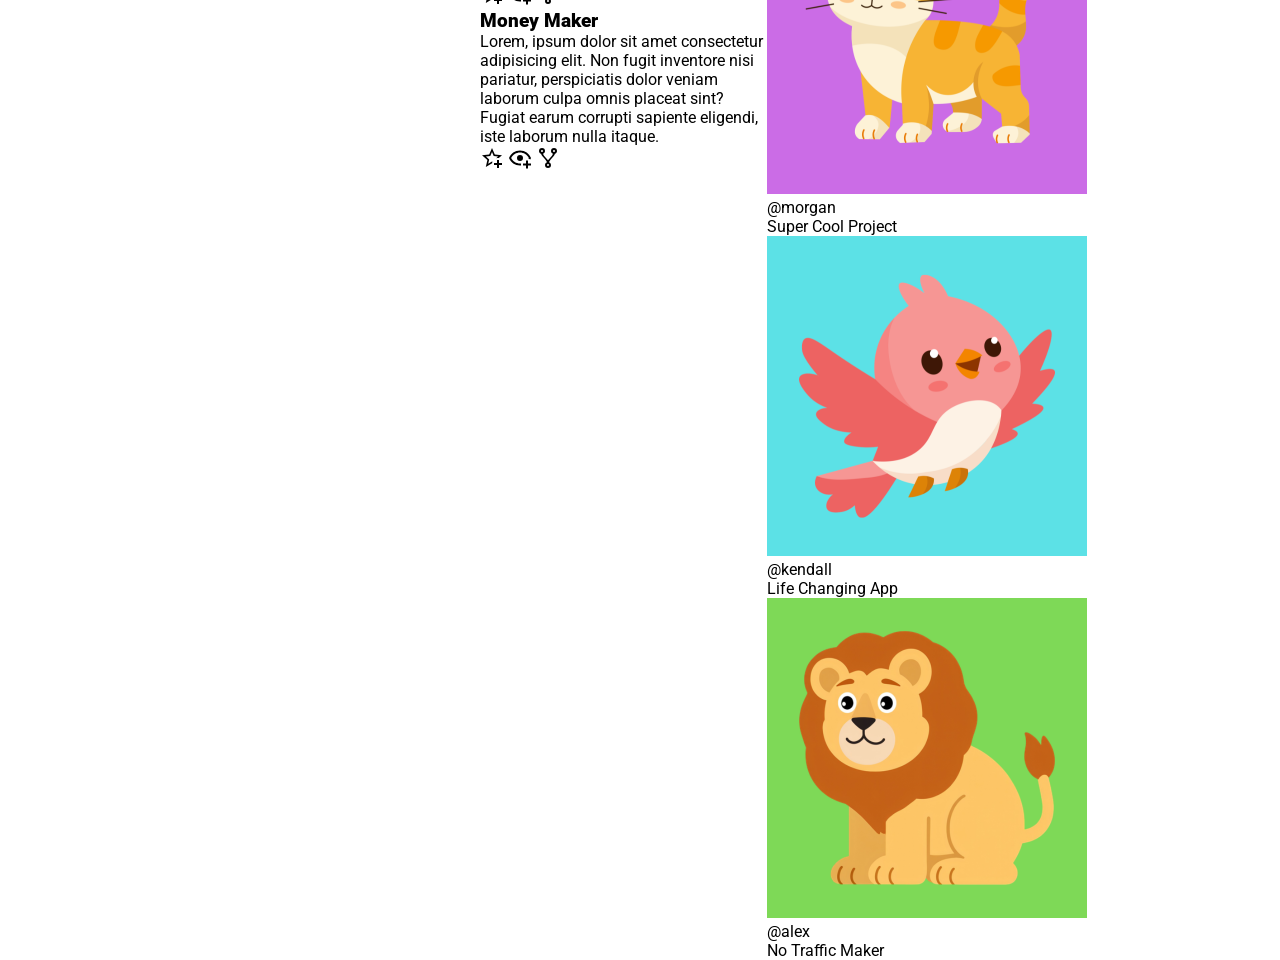
==== commit eeca9831: "defining grid layout" ====
--- a/advanced grid/index.html
+++ b/advanced grid/index.html
@@ -3,6 +3,7 @@
   <head>
     <meta charset="UTF-8" />
     <meta name="viewport" content="width=device-width, initial-scale=1.0" />
+    <link rel="stylesheet" href="style.css" />
     <title>Admin Dashboard</title>
   </head>
   <body>
--- a/advanced grid/style.css
+++ b/advanced grid/style.css
@@ -0,0 +1,67 @@
+/* roboto-regular - latin */
+@font-face {
+  font-display: swap; /* Check https://developer.mozilla.org/en-US/docs/Web/CSS/@font-face/font-display for other options. */
+  font-family: "Roboto";
+  font-style: normal;
+  font-weight: 400;
+  src: url("./fonts/roboto-v51-latin-regular.woff2") format("woff2"); /* Chrome 36+, Opera 23+, Firefox 39+, Safari 12+, iOS 10+ */
+}
+/* roboto-500 - latin */
+@font-face {
+  font-display: swap; /* Check https://developer.mozilla.org/en-US/docs/Web/CSS/@font-face/font-display for other options. */
+  font-family: "Roboto";
+  font-style: normal;
+  font-weight: 500;
+  src: url("./fonts/roboto-v51-latin-500.woff2") format("woff2"); /* Chrome 36+, Opera 23+, Firefox 39+, Safari 12+, iOS 10+ */
+}
+/* roboto-600 - latin */
+@font-face {
+  font-display: swap; /* Check https://developer.mozilla.org/en-US/docs/Web/CSS/@font-face/font-display for other options. */
+  font-family: "Roboto";
+  font-style: normal;
+  font-weight: 600;
+  src: url("./fonts/roboto-v51-latin-600.woff2") format("woff2"); /* Chrome 36+, Opera 23+, Firefox 39+, Safari 12+, iOS 10+ */
+}
+/* roboto-900 - latin */
+@font-face {
+  font-display: swap; /* Check https://developer.mozilla.org/en-US/docs/Web/CSS/@font-face/font-display for other options. */
+  font-family: "Roboto";
+  font-style: normal;
+  font-weight: 900;
+  src: url("./fonts/roboto-v51-latin-900.woff2") format("woff2"); /* Chrome 36+, Opera 23+, Firefox 39+, Safari 12+, iOS 10+ */
+}
+
+* {
+  box-sizing: border-box;
+  margin: 0;
+  padding: 0;
+  font-family: "Roboto", sans-serif;
+}
+body {
+  display: grid;
+  grid-template-areas:
+    "aside head"
+    "aside main";
+}
+aside {
+  grid-area: aside;
+}
+header {
+  grid-area: head;
+}
+main {
+  grid-area: main;
+  display: grid;
+  grid-template-areas:
+    "top top"
+    "projects right-side";
+}
+#user-greeting {
+  grid-area: top;
+}
+#your-projects {
+  grid-area: projects;
+}
+.right-panel {
+  grid-area: right-side;
+}
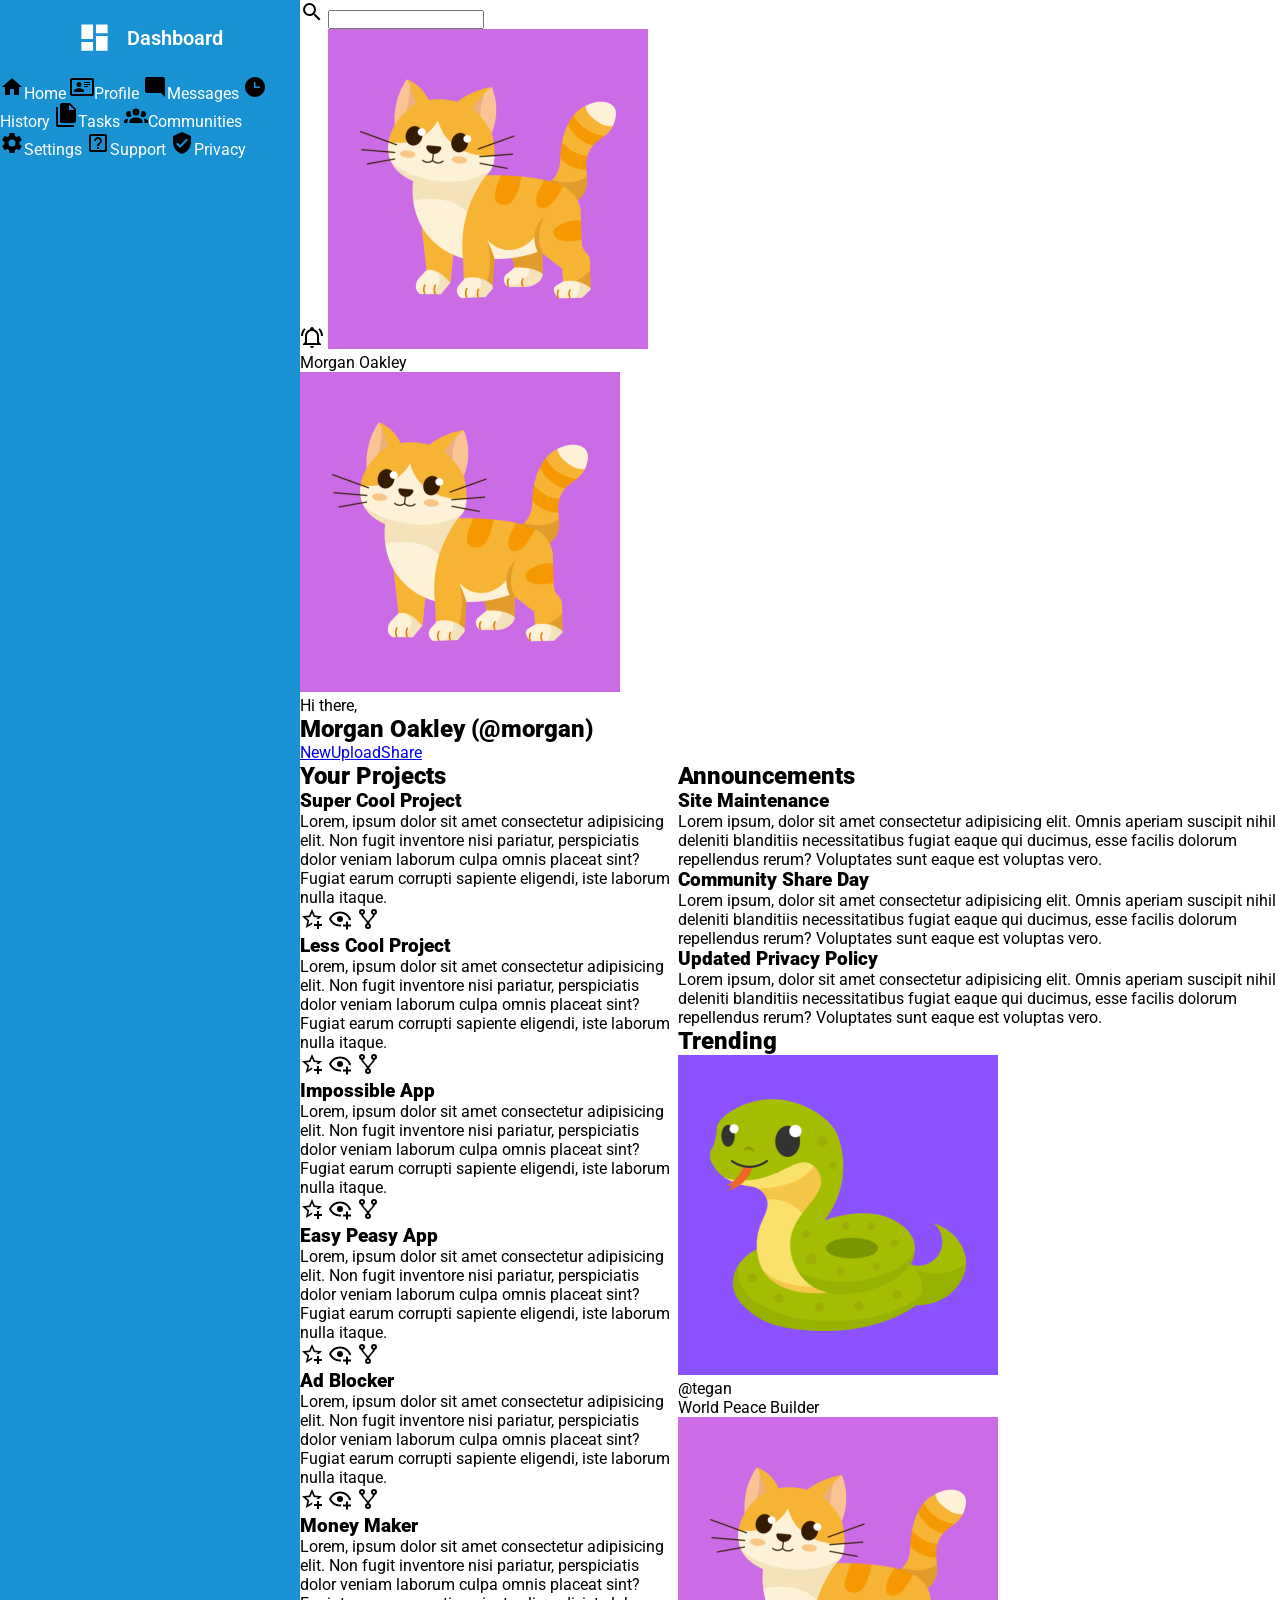
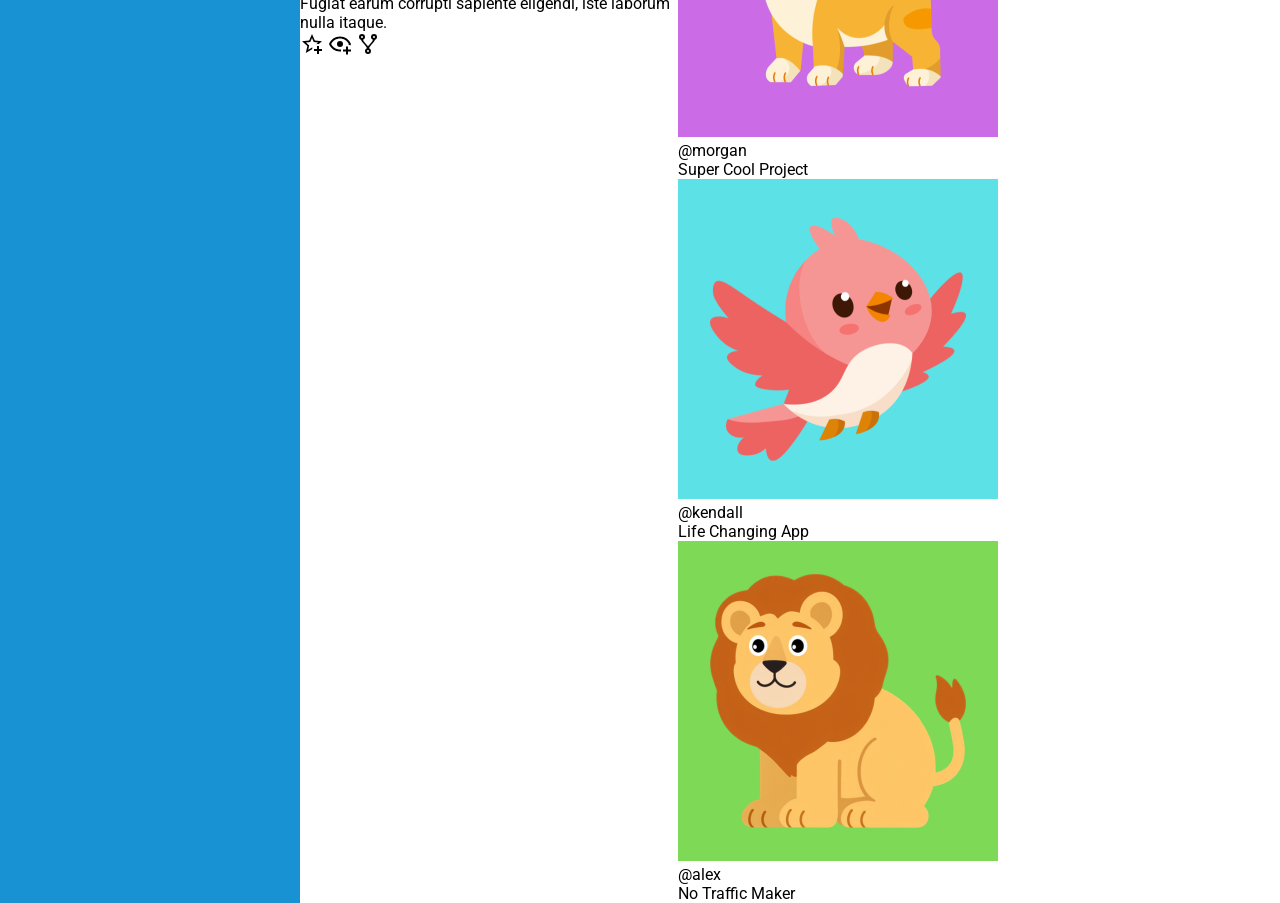
==== commit 9a53355c: "styling logo" ====
--- a/advanced grid/index.html
+++ b/advanced grid/index.html
@@ -12,8 +12,8 @@
         <svg
           xmlns="http://www.w3.org/2000/svg"
           viewBox="0 0 24 24"
-          height="24px"
-          width="24px"
+          height="35px"
+          width="35px"
         >
           <path d="M13,3V9H21V3M13,21H21V11H13M3,21H11V15H3M3,13H11V3H3V13Z" />
         </svg>
--- a/advanced grid/style.css
+++ b/advanced grid/style.css
@@ -45,6 +45,27 @@
 }
 aside {
   grid-area: aside;
+  width: 300px;
+  background: #1992d4;
+}
+#logo {
+  display: flex;
+  align-items: center;
+  justify-content: center;
+  padding: 20px;
+  gap: 15px;
+}
+#logo svg {
+  fill: white;
+}
+#logo a {
+  font-size: 20px;
+  font-weight: 600;
+}
+#logo a,
+nav a {
+  text-decoration: none;
+  color: white;
 }
 header {
   grid-area: head;
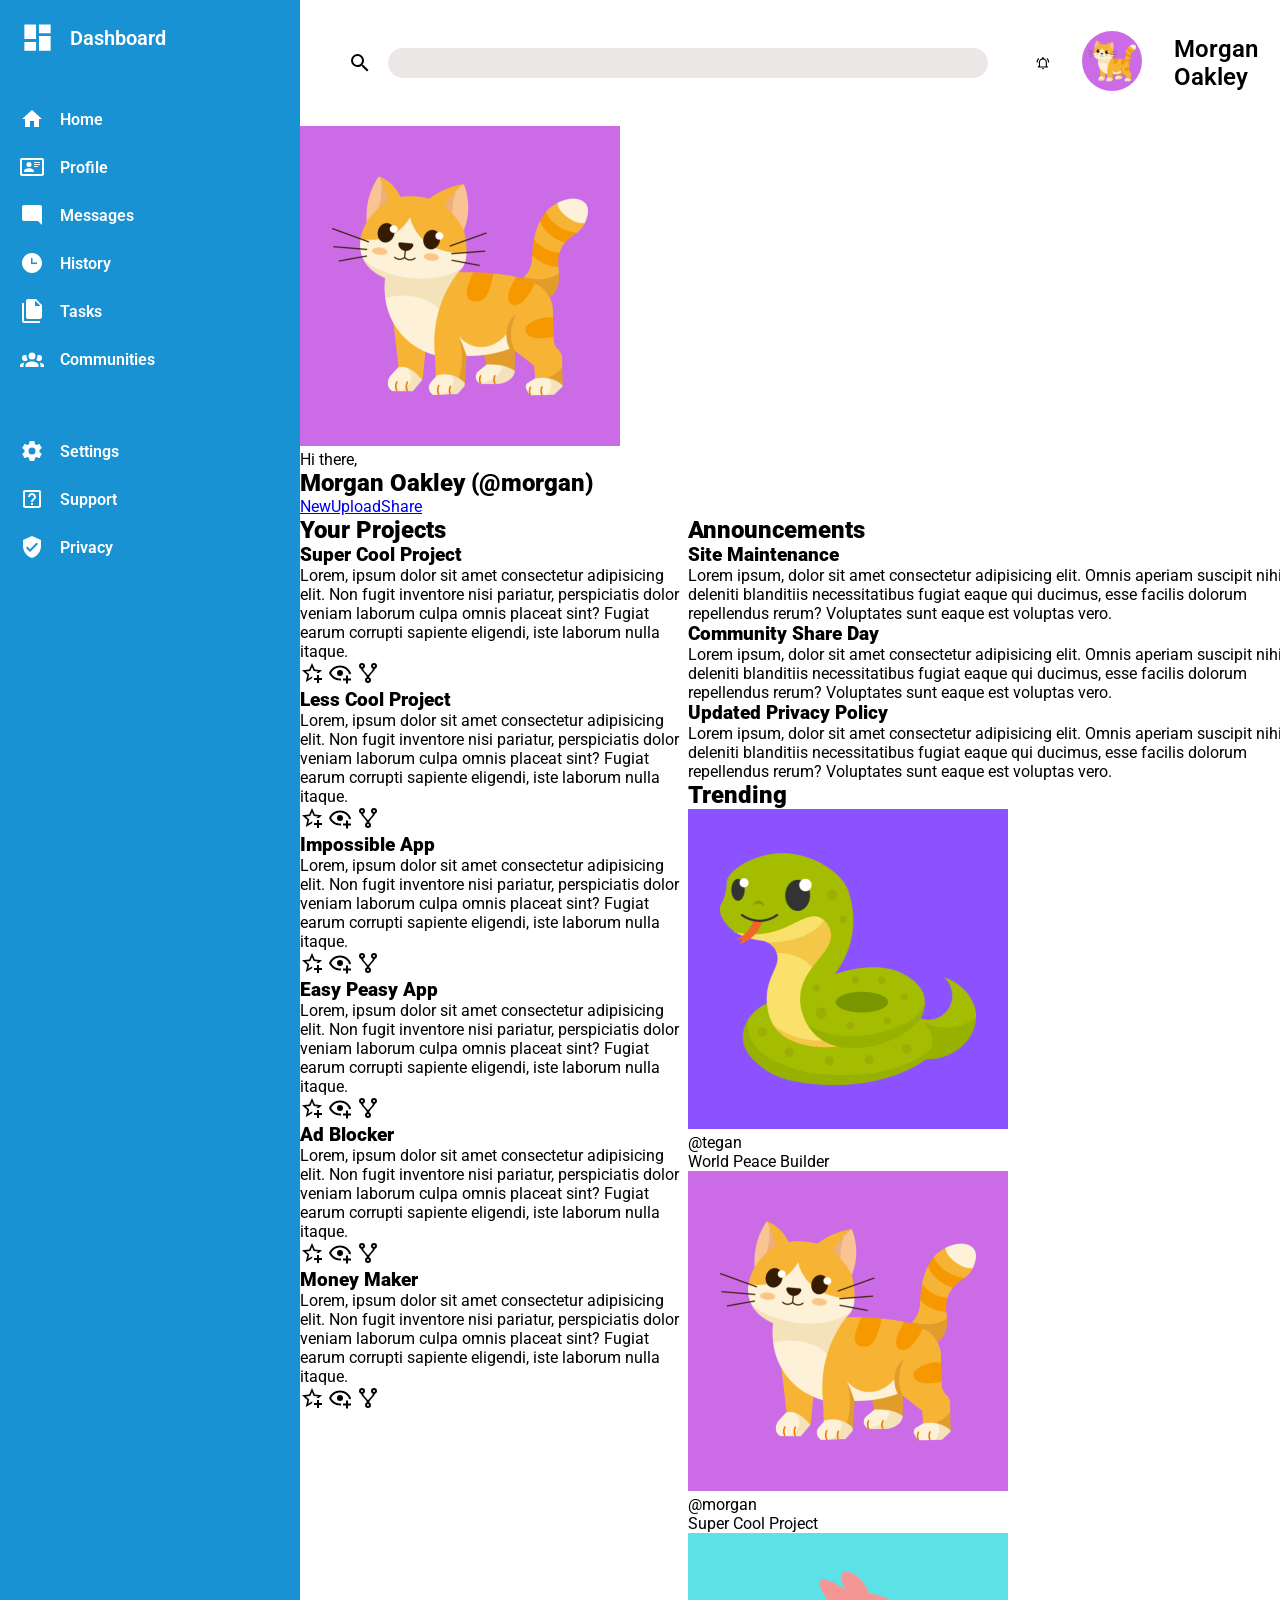
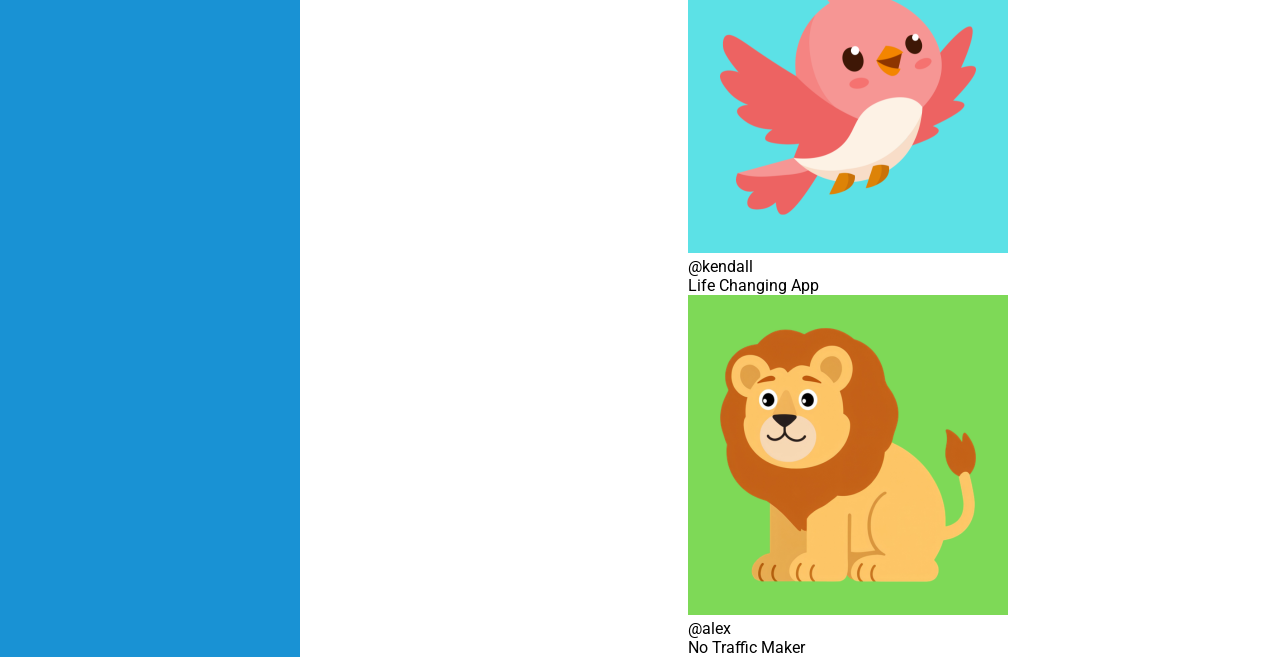
==== commit 300260c3: "styling header" ====
--- a/advanced grid/index.html
+++ b/advanced grid/index.html
@@ -21,7 +21,7 @@
       </div>
       <nav>
         <div class="links">
-          <span
+          <span class="single-link"
             ><svg
               xmlns="http://www.w3.org/2000/svg"
               viewBox="0 0 24 24"
@@ -31,7 +31,7 @@
               <path d="M10,20V14H14V20H19V12H22L12,3L2,12H5V20H10Z" /></svg
             ><a href="#">Home</a></span
           >
-          <span
+          <span class="single-link"
             ><svg
               xmlns="http://www.w3.org/2000/svg"
               viewBox="0 0 24 24"
@@ -43,7 +43,7 @@
               /></svg
             ><a href="#">Profile</a></span
           >
-          <span
+          <span class="single-link"
             ><svg
               xmlns="http://www.w3.org/2000/svg"
               viewBox="0 0 24 24"
@@ -55,7 +55,7 @@
               /></svg
             ><a href="#">Messages</a></span
           >
-          <span
+          <span class="single-link"
             ><svg
               xmlns="http://www.w3.org/2000/svg"
               viewBox="0 0 24 24"
@@ -67,7 +67,7 @@
               /></svg
             ><a href="#">History</a></span
           >
-          <span
+          <span class="single-link"
             ><svg
               xmlns="http://www.w3.org/2000/svg"
               viewBox="0 0 24 24"
@@ -79,7 +79,7 @@
               /></svg
             ><a href="#">Tasks</a></span
           >
-          <span
+          <span class="single-link"
             ><svg
               xmlns="http://www.w3.org/2000/svg"
               viewBox="0 0 24 24"
@@ -93,7 +93,7 @@
           >
         </div>
         <div class="links">
-          <span
+          <span class="single-link"
             ><svg
               xmlns="http://www.w3.org/2000/svg"
               viewBox="0 0 24 24"
@@ -105,7 +105,7 @@
               /></svg
             ><a href="#">Settings</a></span
           >
-          <span
+          <span class="single-link"
             ><svg
               xmlns="http://www.w3.org/2000/svg"
               viewBox="0 0 24 24"
@@ -117,7 +117,7 @@
               /></svg
             ><a href="#">Support</a></span
           >
-          <span
+          <span class="single-link"
             ><svg
               xmlns="http://www.w3.org/2000/svg"
               viewBox="0 0 24 24"
@@ -161,9 +161,11 @@
           <img
             src="./profile-pictures/1.png"
             alt="A cartoon cat as a profile picture"
+            width="60px"
+            height="60px"
           />
-          <p>Morgan Oakley</p>
         </span>
+        <p>Morgan Oakley</p>
       </div>
     </header>
     <main>
--- a/advanced grid/style.css
+++ b/advanced grid/style.css
@@ -1,36 +1,37 @@
-/* roboto-regular - latin */
-@font-face {
-  font-display: swap; /* Check https://developer.mozilla.org/en-US/docs/Web/CSS/@font-face/font-display for other options. */
-  font-family: "Roboto";
-  font-style: normal;
-  font-weight: 400;
-  src: url("./fonts/roboto-v51-latin-regular.woff2") format("woff2"); /* Chrome 36+, Opera 23+, Firefox 39+, Safari 12+, iOS 10+ */
+@layer fonts {
+  /* roboto-regular - latin */
+  @font-face {
+    font-display: swap; /* Check https://developer.mozilla.org/en-US/docs/Web/CSS/@font-face/font-display for other options. */
+    font-family: "Roboto";
+    font-style: normal;
+    font-weight: 400;
+    src: url("./fonts/roboto-v51-latin-regular.woff2") format("woff2"); /* Chrome 36+, Opera 23+, Firefox 39+, Safari 12+, iOS 10+ */
+  }
+  /* roboto-500 - latin */
+  @font-face {
+    font-display: swap; /* Check https://developer.mozilla.org/en-US/docs/Web/CSS/@font-face/font-display for other options. */
+    font-family: "Roboto";
+    font-style: normal;
+    font-weight: 500;
+    src: url("./fonts/roboto-v51-latin-500.woff2") format("woff2"); /* Chrome 36+, Opera 23+, Firefox 39+, Safari 12+, iOS 10+ */
+  }
+  /* roboto-600 - latin */
+  @font-face {
+    font-display: swap; /* Check https://developer.mozilla.org/en-US/docs/Web/CSS/@font-face/font-display for other options. */
+    font-family: "Roboto";
+    font-style: normal;
+    font-weight: 600;
+    src: url("./fonts/roboto-v51-latin-600.woff2") format("woff2"); /* Chrome 36+, Opera 23+, Firefox 39+, Safari 12+, iOS 10+ */
+  }
+  /* roboto-900 - latin */
+  @font-face {
+    font-display: swap; /* Check https://developer.mozilla.org/en-US/docs/Web/CSS/@font-face/font-display for other options. */
+    font-family: "Roboto";
+    font-style: normal;
+    font-weight: 900;
+    src: url("./fonts/roboto-v51-latin-900.woff2") format("woff2"); /* Chrome 36+, Opera 23+, Firefox 39+, Safari 12+, iOS 10+ */
+  }
 }
-/* roboto-500 - latin */
-@font-face {
-  font-display: swap; /* Check https://developer.mozilla.org/en-US/docs/Web/CSS/@font-face/font-display for other options. */
-  font-family: "Roboto";
-  font-style: normal;
-  font-weight: 500;
-  src: url("./fonts/roboto-v51-latin-500.woff2") format("woff2"); /* Chrome 36+, Opera 23+, Firefox 39+, Safari 12+, iOS 10+ */
-}
-/* roboto-600 - latin */
-@font-face {
-  font-display: swap; /* Check https://developer.mozilla.org/en-US/docs/Web/CSS/@font-face/font-display for other options. */
-  font-family: "Roboto";
-  font-style: normal;
-  font-weight: 600;
-  src: url("./fonts/roboto-v51-latin-600.woff2") format("woff2"); /* Chrome 36+, Opera 23+, Firefox 39+, Safari 12+, iOS 10+ */
-}
-/* roboto-900 - latin */
-@font-face {
-  font-display: swap; /* Check https://developer.mozilla.org/en-US/docs/Web/CSS/@font-face/font-display for other options. */
-  font-family: "Roboto";
-  font-style: normal;
-  font-weight: 900;
-  src: url("./fonts/roboto-v51-latin-900.woff2") format("woff2"); /* Chrome 36+, Opera 23+, Firefox 39+, Safari 12+, iOS 10+ */
-}
-
 * {
   box-sizing: border-box;
   margin: 0;
@@ -43,46 +44,106 @@
     "aside head"
     "aside main";
 }
-aside {
-  grid-area: aside;
-  width: 300px;
-  background: #1992d4;
+@layer aside {
+  aside {
+    grid-area: aside;
+    width: 300px;
+    background: #1992d4;
+  }
+  #logo {
+    display: flex;
+    align-items: center;
+    margin: 1.25rem !important;
+    padding: 20px;
+    gap: 15px;
+  }
+  #logo svg {
+    fill: white;
+  }
+  #logo a {
+    font-size: 20px;
+  }
+  #logo a,
+  nav a {
+    text-decoration: none;
+    color: white;
+    font-weight: 600;
+  }
+
+  .links {
+    display: flex;
+    flex-direction: column;
+    flex-wrap: nowrap;
+    gap: 1.5rem;
+    margin: 1.25rem !important;
+  }
+  .links:first-child {
+    padding-bottom: 3rem !important;
+    padding-top: 2rem !important;
+  }
+  .single-link {
+    display: flex;
+    flex-direction: row;
+    flex-wrap: nowrap;
+    align-items: center;
+    gap: 1rem;
+  }
+  .single-link:hover {
+    cursor: pointer;
+  }
+  .single-link svg {
+    fill: white;
+  }
 }
-#logo {
-  display: flex;
-  align-items: center;
-  justify-content: center;
-  padding: 20px;
-  gap: 15px;
+
+@layer header {
+  header {
+    grid-area: head;
+    display: flex;
+    justify-content: space-between;
+  }
+  #search-bar {
+    display: flex;
+    align-items: center;
+    gap: 1rem;
+    padding: 3rem !important;
+  }
+  #search-bar input {
+    background-color: rgb(235, 231, 231);
+    border: none;
+    height: 30px;
+    width: 600px;
+    border-radius: 15px;
+  }
+  #logged-in {
+    display: flex;
+    align-items: center;
+    gap: 2rem;
+    margin-right: 2rem !important;
+  }
+  #logged-in span img {
+    border-radius: 50%;
+  }
+  #logged-in p {
+    font-weight: 600;
+    font-size: 1.5rem;
+  }
 }
-#logo svg {
-  fill: white;
+@layer main {
+  main {
+    grid-area: main;
+    display: grid;
+    grid-template-areas:
+      "top top"
+      "projects right-side";
+  }
+  #user-greeting {
+    grid-area: top;
+  }
+  #your-projects {
+    grid-area: projects;
+  }
+  .right-panel {
+    grid-area: right-side;
+  }
 }
-#logo a {
-  font-size: 20px;
-  font-weight: 600;
-}
-#logo a,
-nav a {
-  text-decoration: none;
-  color: white;
-}
-header {
-  grid-area: head;
-}
-main {
-  grid-area: main;
-  display: grid;
-  grid-template-areas:
-    "top top"
-    "projects right-side";
-}
-#user-greeting {
-  grid-area: top;
-}
-#your-projects {
-  grid-area: projects;
-}
-.right-panel {
-  grid-area: right-side;
-}
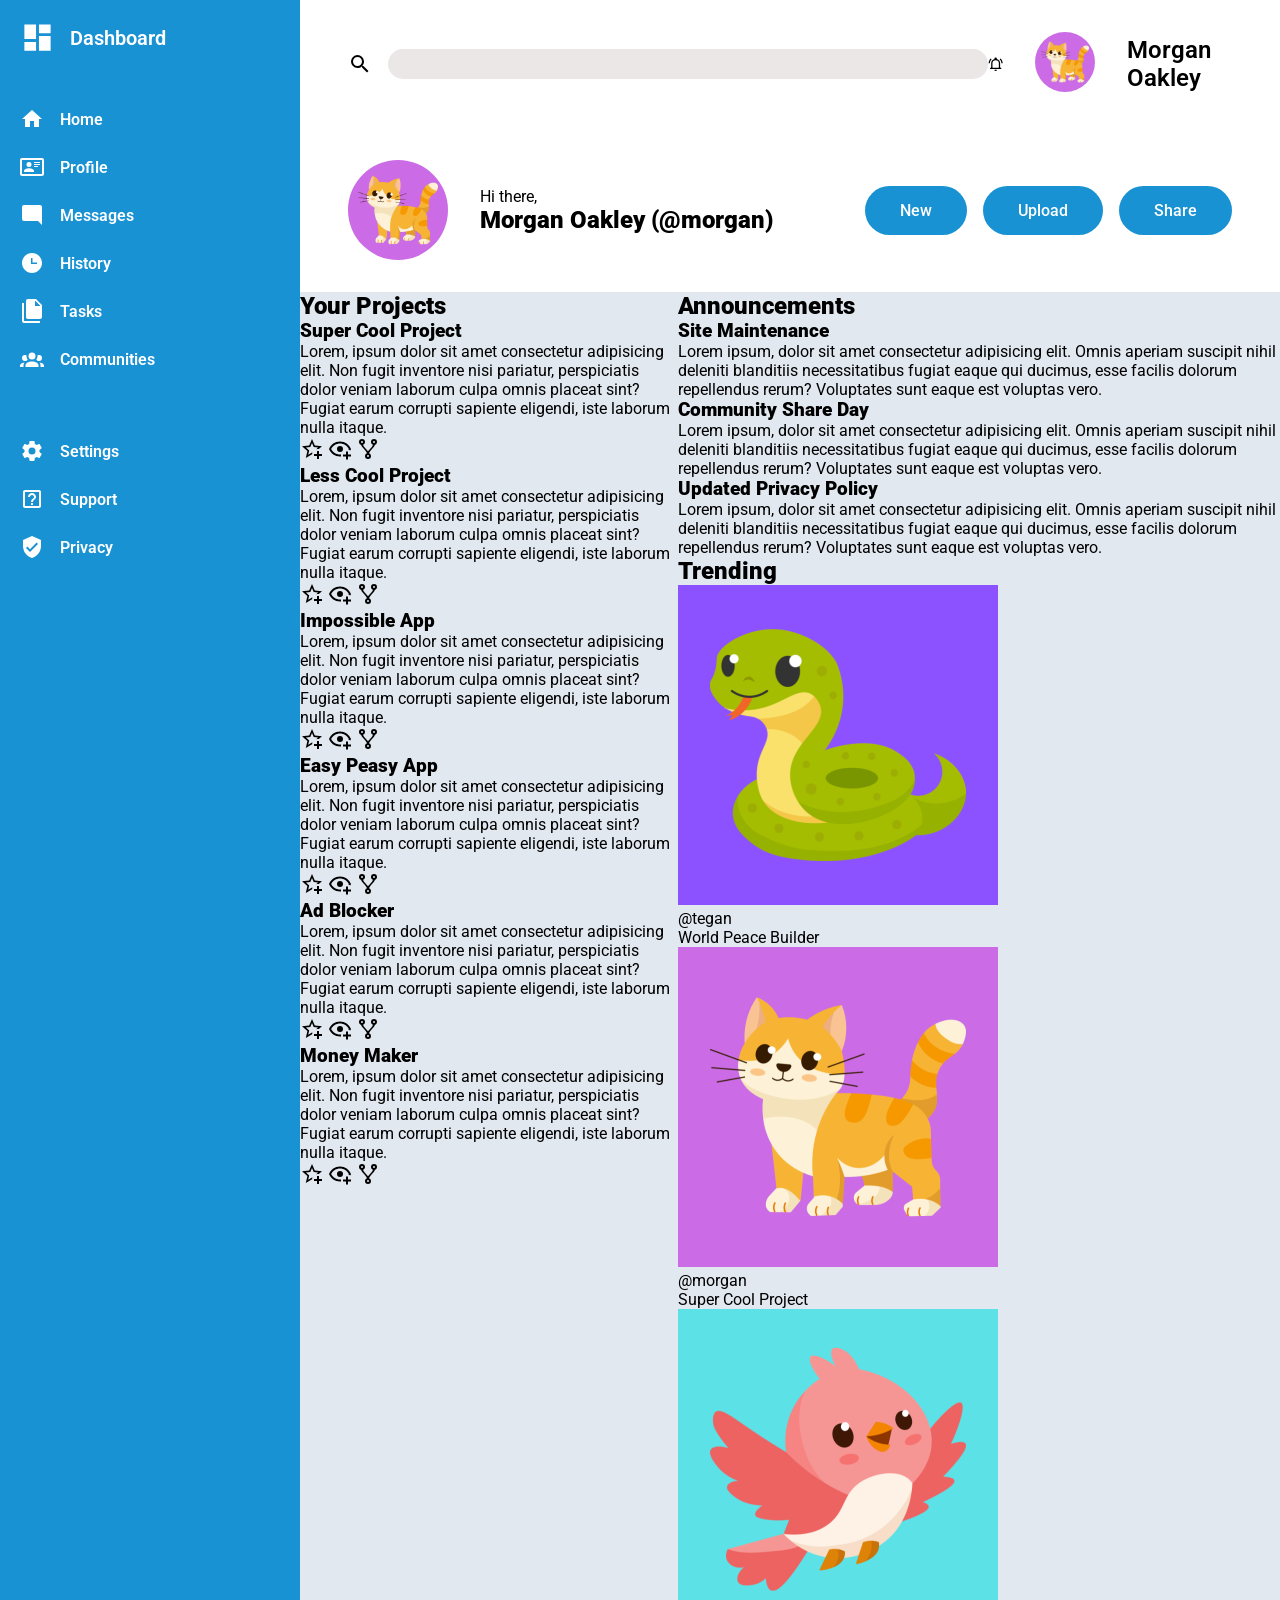
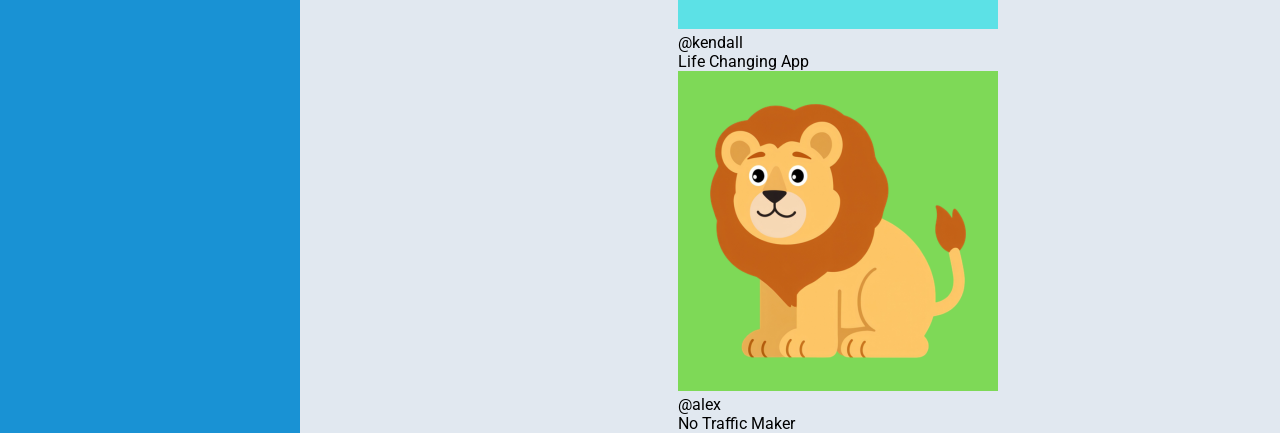
==== commit 228ffd50: "styling user greeting" ====
--- a/advanced grid/index.html
+++ b/advanced grid/index.html
@@ -170,20 +170,18 @@
     </header>
     <main>
       <section id="user-greeting">
-        <div>
-          <div>
-            <img
-              src="./profile-pictures/1.png"
-              alt="A cartoon cat as a profile picture"
-            />
-            <span
-              ><p>Hi there,</p>
-              <h1>Morgan Oakley (@morgan)</h1></span
-            >
-          </div>
-          <div id="add-project">
-            <a href="#">New</a><a href="#">Upload</a><a href="#">Share</a>
-          </div>
+        <div id="profile-info">
+          <img
+            src="./profile-pictures/1.png"
+            alt="A cartoon cat as a profile picture"
+          />
+          <span
+            ><p>Hi there,</p>
+            <h1>Morgan Oakley (@morgan)</h1></span
+          >
+        </div>
+        <div id="add-project">
+          <a href="#">New</a><a href="#">Upload</a><a href="#">Share</a>
         </div>
       </section>
       <section id="your-projects">
--- a/advanced grid/style.css
+++ b/advanced grid/style.css
@@ -101,12 +101,12 @@
     grid-area: head;
     display: flex;
     justify-content: space-between;
+    padding: 2rem 3rem !important;
   }
   #search-bar {
     display: flex;
     align-items: center;
     gap: 1rem;
-    padding: 3rem !important;
   }
   #search-bar input {
     background-color: rgb(235, 231, 231);
@@ -119,7 +119,6 @@
     display: flex;
     align-items: center;
     gap: 2rem;
-    margin-right: 2rem !important;
   }
   #logged-in span img {
     border-radius: 50%;
@@ -139,11 +138,39 @@
   }
   #user-greeting {
     grid-area: top;
+    display: flex;
+    align-items: center;
+    justify-content: space-between;
+    padding: 2rem 3rem !important;
+  }
+  #profile-info {
+    display: flex;
+    align-items: center;
+    gap: 2rem;
+  }
+  #profile-info img {
+    width: 100px;
+    height: 100px;
+    border-radius: 50%;
+  }
+  #add-project {
+    display: flex;
+    gap: 1rem;
+  }
+  #add-project a {
+    text-decoration: none;
+    background: #1992d4;
+    color: white;
+    padding: 15px 35px !important;
+    border-radius: 30px;
+    font-weight: 500;
   }
   #your-projects {
     grid-area: projects;
+    background: rgb(225, 232, 240);
   }
   .right-panel {
     grid-area: right-side;
+    background: rgb(225, 232, 240);
   }
 }
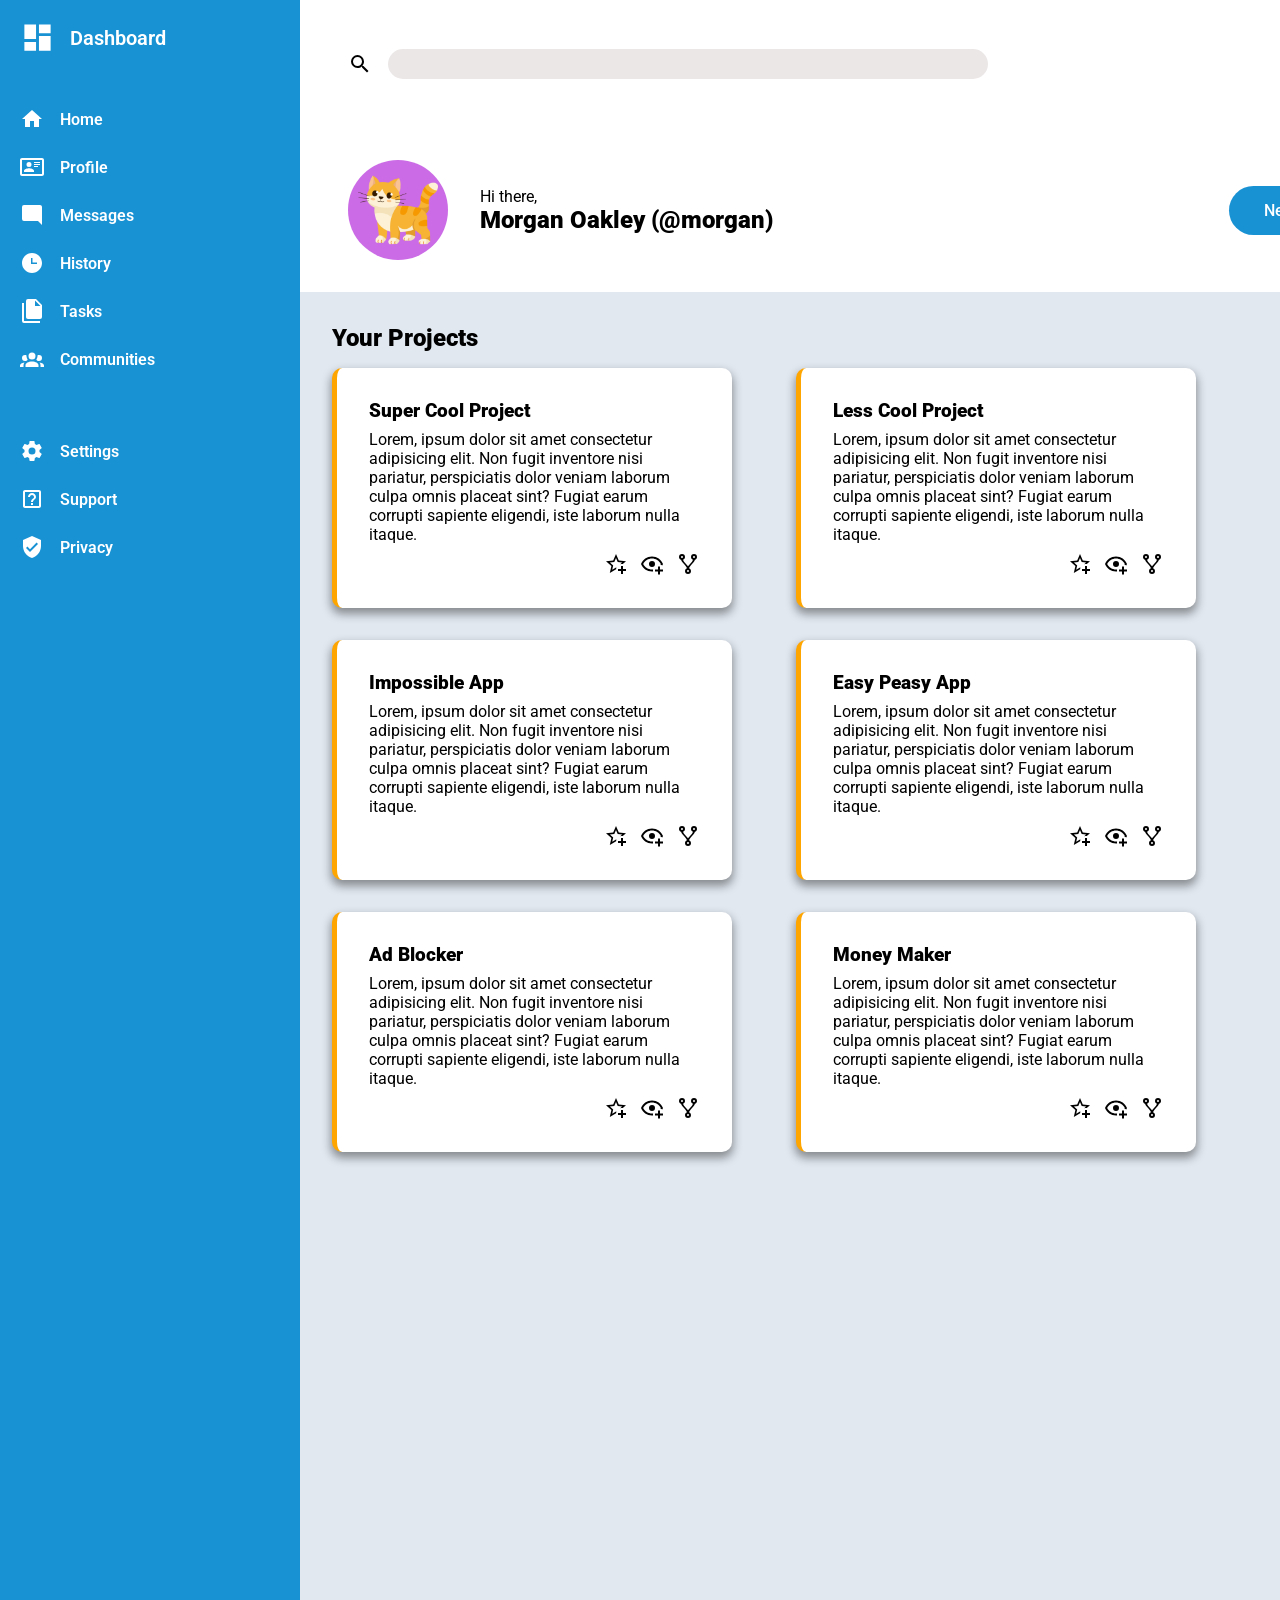
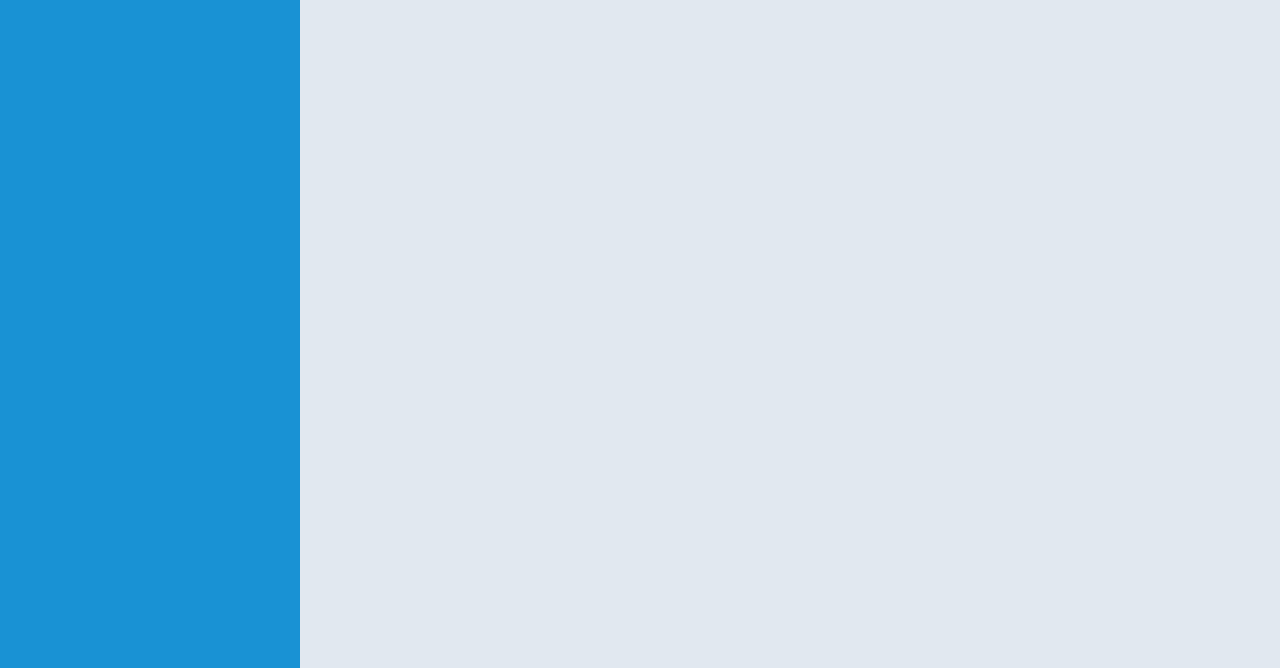
==== commit 602c8a17: "styling the project cards" ====
--- a/advanced grid/index.html
+++ b/advanced grid/index.html
@@ -186,7 +186,7 @@
       </section>
       <section id="your-projects">
         <h2>Your Projects</h2>
-        <div>
+        <div class="project-cards">
           <div class="project-info">
             <h3>Super Cool Project</h3>
             <p>
--- a/advanced grid/style.css
+++ b/advanced grid/style.css
@@ -168,9 +168,36 @@
   #your-projects {
     grid-area: projects;
     background: rgb(225, 232, 240);
+    padding: 2rem !important;
+  }
+  #your-projects h2 {
+    margin-bottom: 1rem !important;
+  }
+  .project-cards {
+    display: grid;
+    grid-template-columns: repeat(2, calc(400px + 2rem));
+    gap: 2rem;
+  }
+  .project-info {
+    background: white;
+    border-left: 5px solid orange;
+    border-radius: 10px;
+    padding: 2rem !important;
+    width: 400px;
+    -webkit-box-shadow: 0px 5px 10px 1px rgba(0, 0, 0, 0.4);
+    box-shadow: 0px 5px 10px 1px rgba(0, 0, 0, 0.4);
+    display: flex;
+    flex-direction: column;
+    gap: 0.5rem;
+  }
+  .project-actions {
+    align-self: flex-end;
+    display: flex;
+    gap: 0.75rem;
   }
   .right-panel {
     grid-area: right-side;
     background: rgb(225, 232, 240);
-  }
-}
+    padding: 2rem !important;
+  }
+}
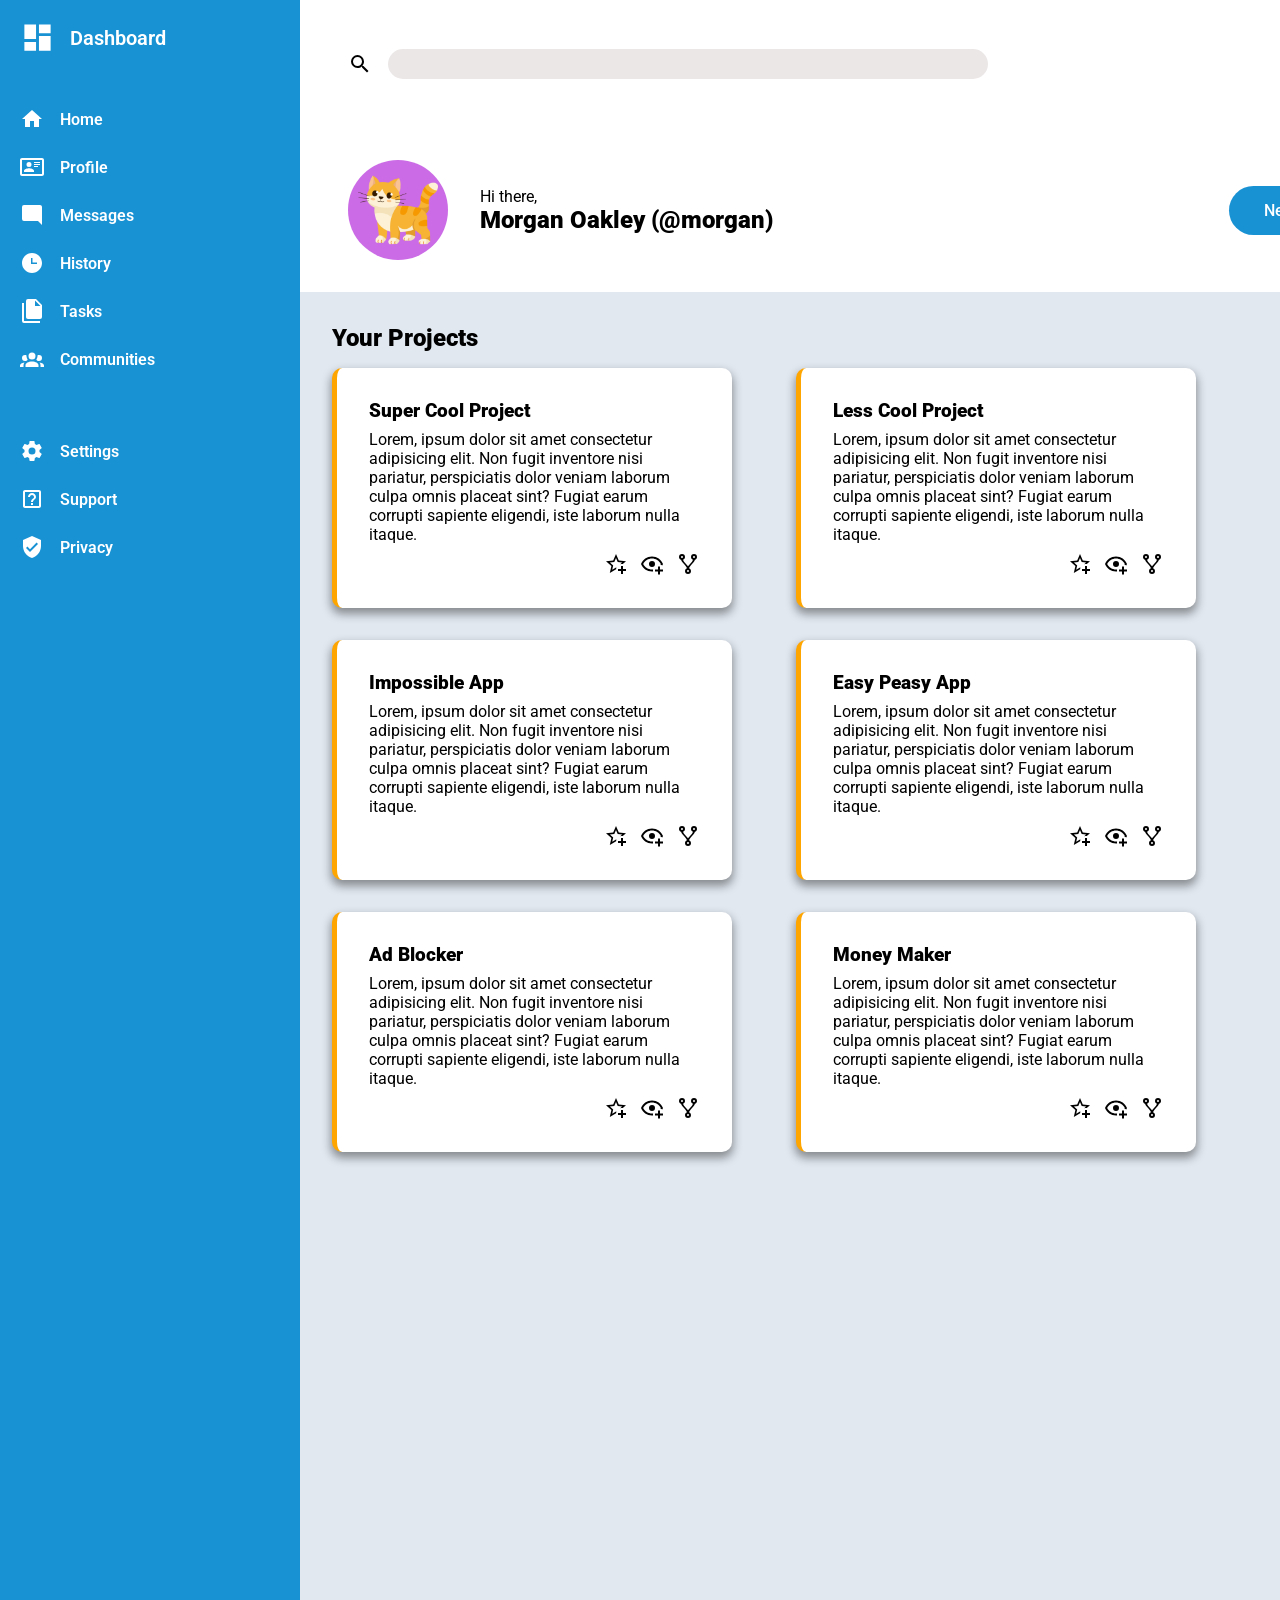
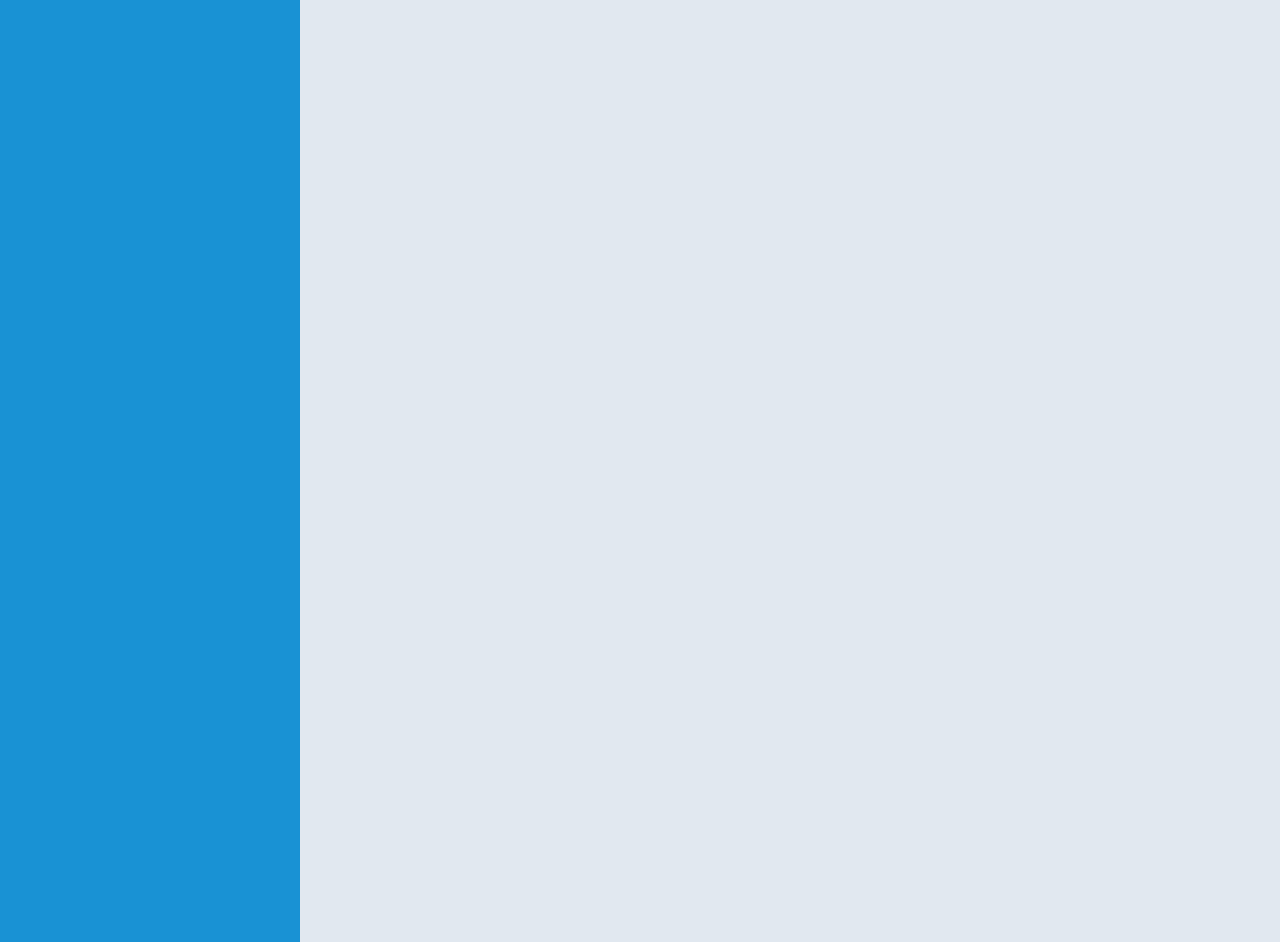
==== commit 61046c82: "styling announcements" ====
--- a/advanced grid/index.html
+++ b/advanced grid/index.html
@@ -438,7 +438,7 @@
       <div class="right-panel">
         <section id="announcements">
           <h2>Announcements</h2>
-          <div>
+          <div class="announcement-items">
             <div class="announcement-item">
               <h3>Site Maintenance</h3>
               <p>
--- a/advanced grid/style.css
+++ b/advanced grid/style.css
@@ -170,7 +170,9 @@
     background: rgb(225, 232, 240);
     padding: 2rem !important;
   }
-  #your-projects h2 {
+  #your-projects h2,
+  #announcements h2,
+  #trending h2 {
     margin-bottom: 1rem !important;
   }
   .project-cards {
@@ -200,4 +202,17 @@
     background: rgb(225, 232, 240);
     padding: 2rem !important;
   }
-}
+  #announcements {
+    margin-bottom: 2rem !important;
+  }
+  .announcement-items {
+    background-color: white;
+    padding: 2rem 3rem !important;
+    border-radius: 10px;
+    -webkit-box-shadow: 0px 5px 10px 1px rgba(0, 0, 0, 0.4);
+    box-shadow: 0px 5px 10px 1px rgba(0, 0, 0, 0.4);
+    display: flex;
+    flex-direction: column;
+    gap: 1rem;
+  }
+}
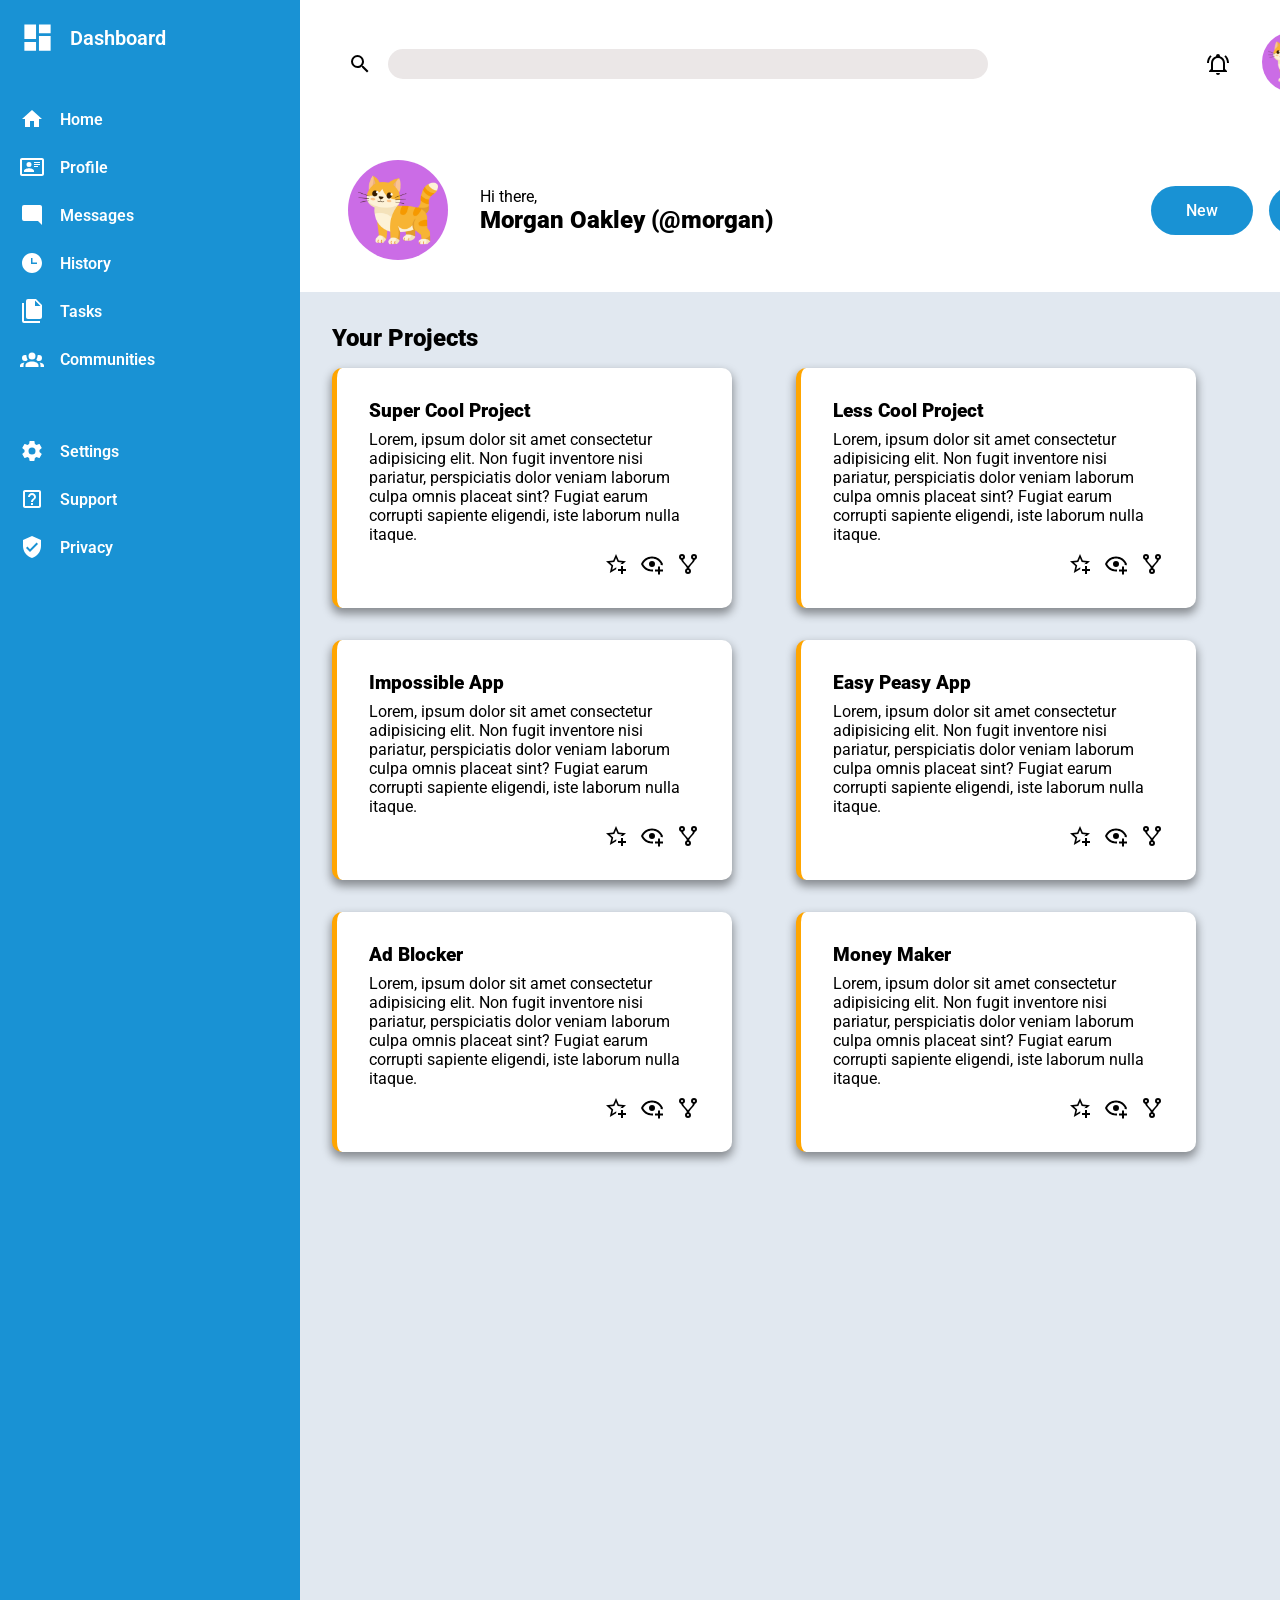
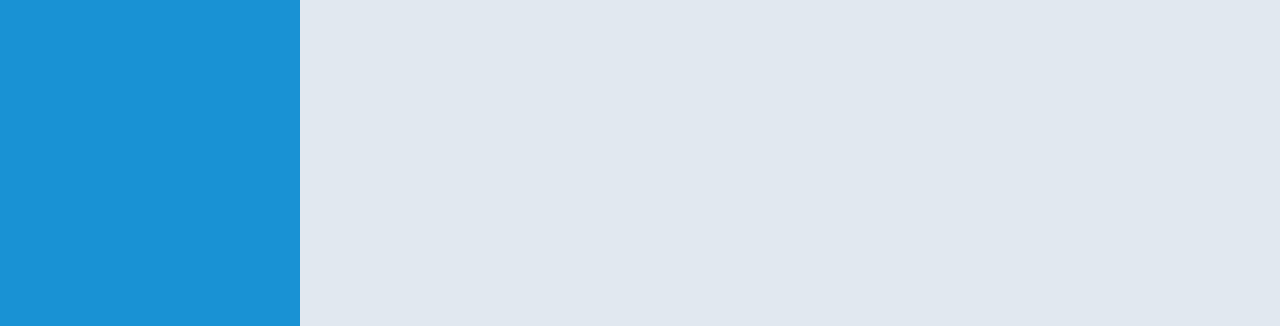
==== commit 9cfb5fd3: "trending section styling" ====
--- a/advanced grid/index.html
+++ b/advanced grid/index.html
@@ -472,11 +472,13 @@
         </section>
         <section id="trending">
           <h2>Trending</h2>
-          <div>
+          <div class="trending-items">
             <div class="trending-item">
               <img
                 src="./profile-pictures/2.png"
                 alt="A cartoon snake as a profile picture"
+                width="60px"
+                height="60px"
               />
               <span
                 ><p class="name-tag">@tegan</p>
@@ -487,6 +489,8 @@
               <img
                 src="./profile-pictures/1.png"
                 alt="A cartoon cat as a profile picture"
+                width="60px"
+                height="60px"
               />
               <span
                 ><p class="name-tag">@morgan</p>
@@ -497,6 +501,8 @@
               <img
                 src="./profile-pictures/4.png"
                 alt="A cartoon bird as a profile picture"
+                width="60px"
+                height="60px"
               />
               <span
                 ><p class="name-tag">@kendall</p>
@@ -507,6 +513,8 @@
               <img
                 src="./profile-pictures/3.png"
                 alt="A cartoon lion as a profile picture"
+                width="60px"
+                height="60px"
               />
               <span
                 ><p class="name-tag">@alex</p>
--- a/advanced grid/style.css
+++ b/advanced grid/style.css
@@ -215,4 +215,25 @@
     flex-direction: column;
     gap: 1rem;
   }
-}
+  .trending-items {
+    background: white;
+    padding: 2rem 3rem !important;
+    border-radius: 10px;
+    -webkit-box-shadow: 0px 5px 10px 1px rgba(0, 0, 0, 0.4);
+    box-shadow: 0px 5px 10px 1px rgba(0, 0, 0, 0.4);
+    display: flex;
+    flex-direction: column;
+    gap: 1.5rem;
+  }
+  .trending-item {
+    display: flex;
+    align-items: center;
+    gap: 1rem;
+  }
+  .trending-item img {
+    border-radius: 50%;
+  }
+  .name-tag {
+    font-weight: 500;
+  }
+}
